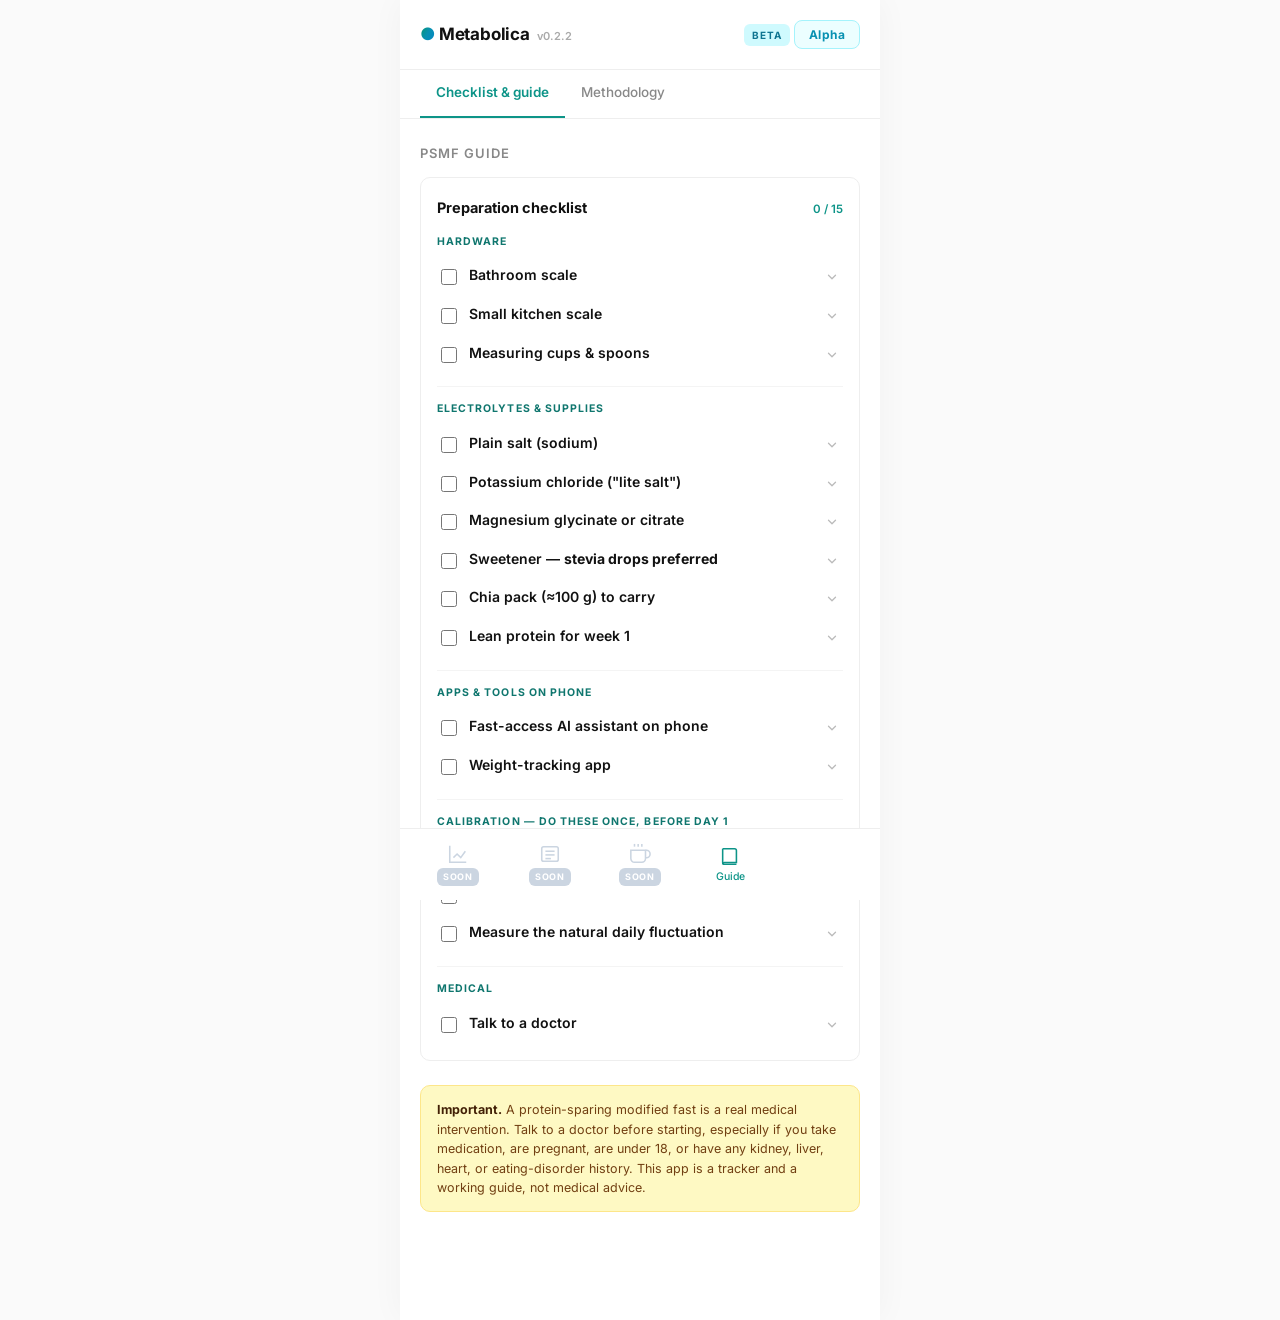
==== guide.html @ 0c75c239 "v0.2.2 Swap alpha/beta roles" ====
﻿<!DOCTYPE html>
<html lang="en">
<head>
<meta charset="UTF-8">
<meta name="viewport" content="width=device-width, initial-scale=1.0, maximum-scale=1.0">
<title>Metabolica v0.1 — PSMF guide</title>
<meta name="description" content="Protein-sparing modified fast guide and preparation checklist.">
<link href="https://fonts.googleapis.com/css2?family=Inter:wght@400;500;600;700&display=swap" rel="stylesheet">
<style>
  /* ============================================================
     Shared styles — KEEP IN SYNC with index.html if not extracted
     to a shared style.css. Both pages share the same shell so
     they can be merged into one file or kept separate easily.
     ============================================================ */
  * { box-sizing: border-box; margin: 0; padding: 0; }
  html, body {
    background: #fafafa; color: #111;
    font-family: 'Inter', -apple-system, BlinkMacSystemFont, sans-serif;
    font-size: 15px; line-height: 1.6; -webkit-font-smoothing: antialiased;
  }
  body {
    max-width: 480px; margin: 0 auto; min-height: 100vh;
    display: flex; flex-direction: column;
    background: #fff; box-shadow: 0 0 32px rgba(0,0,0,0.04);
    position: relative;
  }
  button, a { font-family: inherit; }
  a { color: inherit; text-decoration: none; }

  /* TOP BAR */
  .topbar {
    display: flex; align-items: center; justify-content: space-between;
    padding: 16px 20px; border-bottom: 1px solid #eee; background: #fff;
    position: sticky; top: 0; z-index: 50;
    min-height: 70px; box-sizing: border-box;
  }
  .brand { font-size: 17px; font-weight: 700; letter-spacing: -0.01em; }
  .brand .version {
    font-size: 11px; font-weight: 600; color: #aaa; letter-spacing: 0; margin-left: 3px;
  }
  .brand .accent {
    background: linear-gradient(120deg, #059669 0%, #0891b2 50%, #0284c7 100%);
    -webkit-background-clip: text; background-clip: text;
    -webkit-text-fill-color: transparent; color: #0891b2;
  }
  .topbar-right { display: flex; align-items: center; gap: 4px; }
  .auth-state {
    font-size: 12px; color: #666; padding: 6px 10px;
    border-radius: 6px; cursor: pointer; transition: background 0.15s;
  }
  .auth-state:hover { background: #f4f4f4; }
  .auth-state.signed-in { color: #0d9488; }

  /* ── TIERS (see index.html for the model) ── */
  .restricted-only { display: none; }
  body.tier-restricted .restricted-only { display: inline-flex; }
  body.tier-restricted .full-only { display: none !important; }
  .beta-btn {
    font-size: 12px; font-weight: 700; letter-spacing: 0.04em;
    color: #0891b2; background: #ecfeff; border: 1px solid #a5f3fc;
    padding: 6px 14px; border-radius: 8px; cursor: pointer;
  }
  .beta-btn:hover { background: #cffafe; }
  .tier-badge {
    font-size: 10px; font-weight: 700; letter-spacing: 0.08em;
    padding: 3px 8px; border-radius: 6px; text-transform: uppercase;
  }
  .tier-badge-alpha { background: #fef3c7; color: #b45309; }
  .tier-badge-beta { background: #cffafe; color: #0e7490; }
  .tier-exit {
    font-size: 12px; font-weight: 600; color: #64748b;
    background: #f1f5f9; border: 1px solid #e2e8f0;
    padding: 6px 12px; border-radius: 8px; cursor: pointer;
  }
  .tier-exit:hover { background: #e2e8f0; }
  body.tier-restricted .nav-locked {
    color: #cbd5e1 !important; pointer-events: none; cursor: default;
  }
  body.tier-restricted .nav-locked span:not(.soon-tag) { display: none; }
  .soon-tag { display: none; }
  body.tier-restricted .nav-locked .soon-tag {
    display: block; font-size: 9px; font-weight: 700; letter-spacing: 0.08em;
    text-transform: uppercase; color: #fff; background: #cbd5e1;
    border-radius: 6px; padding: 2px 6px;
  }
  .beta-gate {
    position: fixed; inset: 0; z-index: 200;
    background: rgba(17,17,17,0.5); display: flex;
    align-items: center; justify-content: center; padding: 24px;
  }
  .beta-gate[hidden] { display: none; }
  .beta-gate-card {
    background: #fff; border-radius: 16px; padding: 24px 22px;
    width: 100%; max-width: 320px; box-shadow: 0 12px 40px rgba(0,0,0,0.25);
  }
  .beta-gate-card h3 { font-size: 18px; font-weight: 700; margin-bottom: 6px; }
  .beta-gate-card p { font-size: 13.5px; color: #666; margin-bottom: 14px; }
  .beta-gate-card input {
    width: 100%; padding: 11px 12px; font-size: 15px;
    border: 1px solid #ddd; border-radius: 10px; margin-bottom: 6px;
  }
  .beta-gate-card input:focus { outline: none; border-color: #0891b2; }
  .beta-error { color: #dc2626 !important; font-size: 12.5px !important; margin: 2px 0 8px !important; }
  .beta-gate-actions { display: flex; gap: 10px; margin-top: 8px; }
  .beta-gate-actions button {
    flex: 1; padding: 11px; font-size: 14px; font-weight: 600;
    border-radius: 10px; cursor: pointer;
  }
  .beta-cancel { background: #f4f4f4; border: 1px solid #e5e5e5; color: #444; }
  .beta-go {
    background: linear-gradient(135deg, #059669 0%, #0891b2 55%, #0284c7 100%);
    border: none; color: #fff;
  }
  .icon-btn {
    background: none; border: none; cursor: pointer;
    width: 38px; height: 38px;
    display: inline-flex; align-items: center; justify-content: center;
    border-radius: 8px; color: #555;
    transition: background 0.15s, color 0.15s;
  }
  .icon-btn:hover { background: #f4f4f4; color: #111; }
  .icon-btn svg { width: 20px; height: 20px; stroke-width: 1.8; }

  /* SUB-TABS (Guide / Methodology) */
  .sub-tabs {
    display: flex; padding: 0 20px;
    background: #fff; border-bottom: 1px solid #eee;
    position: sticky; top: 65px; z-index: 49;
  }
  .sub-tab {
    padding: 12px 16px; font-size: 13.5px; font-weight: 500;
    color: #888; border-bottom: 2px solid transparent;
    cursor: pointer; transition: color 0.15s, border-color 0.15s;
    text-decoration: none;
  }
  .sub-tab:hover { color: #555; }
  .sub-tab.active {
    color: #0d9488; border-bottom-color: #0d9488; font-weight: 600;
  }

  /* CONTENT */
  .content { flex: 1; padding-bottom: 96px; }
  .view { padding: 24px 20px 12px; }
  .view h2 {
    font-size: 13px; font-weight: 600; letter-spacing: 0.08em;
    text-transform: uppercase; color: #888; margin-bottom: 14px;
  }

  /* GUIDE */
  .guide-intro {
    padding: 16px; background: #f0fdfa; border: 1px solid #99f6e4;
    border-radius: 10px; margin-bottom: 22px;
    font-size: 13.5px; color: #115e59; line-height: 1.65;
  }

  /* CHECKLIST */
  .checklist {
    background: #fff; border: 1px solid #eee; border-radius: 10px;
    padding: 18px 16px; margin-bottom: 24px;
  }
  .checklist-header {
    margin-bottom: 14px; display: flex; align-items: baseline;
    justify-content: space-between; gap: 12px;
  }
  .checklist-header h3 {
    font-size: 14.5px; font-weight: 700; color: #111;
  }
  .checklist-count {
    font-size: 11.5px; font-weight: 600; color: #0d9488;
  }
  .checklist-group {
    margin-bottom: 14px; padding-bottom: 14px; border-bottom: 1px solid #f4f4f4;
  }
  .checklist-group:last-child { margin-bottom: 0; padding-bottom: 0; border-bottom: none; }
  .checklist-group h4 {
    font-size: 10.5px; letter-spacing: 0.1em; text-transform: uppercase;
    color: #0f766e; font-weight: 700; margin-bottom: 6px;
  }
  .checklist-item {
    display: flex; align-items: flex-start; gap: 12px;
    padding: 9px 4px; cursor: pointer;
    border-radius: 6px; transition: background 0.12s;
  }
  .checklist-item:hover { background: #fafafa; }
  .checklist-item input {
    margin-top: 4px; width: 16px; height: 16px;
    accent-color: #0d9488; flex-shrink: 0; cursor: pointer;
  }
  .checklist-item .item-body { flex: 1; min-width: 0; }
  .checklist-item .item-title {
    font-size: 14px; font-weight: 600; color: #111;
    display: block; margin-bottom: 1px; line-height: 1.4;
  }
  /* Note is collapsed by default; clicking the row reveals it. */
  .checklist-item .item-note {
    font-size: 12.5px; color: #666; line-height: 1.5;
    display: block; max-height: 0; overflow: hidden; opacity: 0;
    transition: max-height 0.25s ease, opacity 0.2s ease, margin-top 0.2s ease;
  }
  .checklist-item.expanded .item-note {
    max-height: 320px; opacity: 1; margin-top: 4px;
  }
  /* Chevron — points down when collapsed, flips up when expanded. */
  .checklist-item .item-chevron {
    flex-shrink: 0; margin-top: 5px; color: #bbb;
    transition: transform 0.2s ease, color 0.12s;
  }
  .checklist-item .item-chevron svg { display: block; width: 14px; height: 14px; }
  .checklist-item:hover .item-chevron { color: #888; }
  .checklist-item.expanded .item-chevron { transform: rotate(180deg); }
  .checklist-item input:checked ~ .item-body .item-title {
    text-decoration: line-through; color: #888; font-weight: 500;
  }
  .checklist-item input:checked ~ .item-body .item-note { color: #aaa; }

  .disclaimer {
    margin-top: 22px; padding: 14px 16px;
    background: #fef9c3; border: 1px solid #fde68a; border-radius: 10px;
    font-size: 12.5px; color: #713f12; line-height: 1.55;
  }
  .disclaimer strong { color: #422006; }

  /* BOTTOM NAV */
  .bottom-nav {
    position: fixed; bottom: 0; left: 0; right: 0;
    max-width: 480px; margin: 0 auto; background: #fff;
    border-top: 1px solid #eee; padding: 6px 14px 10px;
    display: grid; grid-template-columns: 1fr 1fr 84px 1fr 1fr;
    gap: 4px; align-items: center; z-index: 100;
  }
  .nav-btn {
    background: none; border: none; cursor: pointer;
    display: flex; flex-direction: column; align-items: center;
    justify-content: center; gap: 3px;
    padding: 8px 0 4px; color: #999; font-size: 10.5px; font-weight: 500;
    transition: color 0.15s;
  }
  .nav-btn svg { width: 22px; height: 22px; stroke-width: 1.7; }
  .nav-btn.active { color: #0d9488; }
  .nav-btn:hover { color: #555; }
  .nav-btn.active:hover { color: #0d9488; }
  .add-btn-wrap { display: flex; justify-content: center; }
  .add-btn {
    background: #0d9488; color: #fff; border: none;
    width: 60px; height: 60px; border-radius: 50%; cursor: pointer;
    display: flex; align-items: center; justify-content: center;
    margin-top: -30px; box-shadow: 0 6px 18px rgba(13, 148, 136, 0.35);
    transition: background 0.15s, transform 0.15s, box-shadow 0.15s;
    text-decoration: none;
  }
  .add-btn:hover {
    background: #0f766e; transform: scale(1.05);
    box-shadow: 0 8px 22px rgba(13, 148, 136, 0.45);
  }
  .add-btn:active { transform: scale(0.98); }
  .add-btn svg { width: 28px; height: 28px; stroke: #fff; stroke-width: 2.6; }
</style>
</head>
<body>

<!-- ═══════════════════════════════════════════════ -->
<!-- TOP BAR -->
<!-- ═══════════════════════════════════════════════ -->

<header class="topbar">
  <div class="brand"><span class="accent">●</span> Metabolica <span class="version">v0.2.2</span></div>
  <div class="topbar-right">
    <span id="tier-badge" class="tier-badge tier-badge-beta">BETA</span>
    <button id="beta-btn" class="beta-btn restricted-only" type="button">Alpha</button>
    <button id="exit-beta-btn" class="tier-exit full-only" type="button">Exit alpha</button>
    <span id="auth-state" class="auth-state full-only">Sign in</span>
  </div>
</header>

<div class="sub-tabs">
  <a class="sub-tab active" href="guide.html">Checklist & guide</a>
  <a class="sub-tab" href="methodology.html">Methodology</a>
</div>


<!-- ═══════════════════════════════════════════════ -->
<!-- MAIN CONTENT -->
<!-- ═══════════════════════════════════════════════ -->

<main class="content">
  <section class="view">
    <h2>PSMF guide</h2>

    <!-- ───── CHECKLIST ───── -->
    <div class="checklist">
      <div class="checklist-header">
        <h3>Preparation checklist</h3>
        <span class="checklist-count" id="checklist-count">0 / 0</span>
      </div>

      <div class="checklist-group">
        <h4>Hardware</h4>
        <div class="checklist-item">
          <input type="checkbox" data-key="scale-body">
          <div class="item-body">
            <span class="item-title">Bathroom scale</span>
            <span class="item-note">Same scale, same spot, same time each morning. Daily weigh-ins feed the chart in this app.</span>
          </div>
        </div>
        <div class="checklist-item">
          <input type="checkbox" data-key="scale-kitchen">
          <div class="item-body">
            <span class="item-title">Small kitchen scale</span>
            <span class="item-note">For weighing protein portions. "1.5 g/kg of bodyweight" needs grams, not guesses.</span>
          </div>
        </div>
        <div class="checklist-item">
          <input type="checkbox" data-key="measuring-tools">
          <div class="item-body">
            <span class="item-title">Measuring cups & spoons</span>
            <span class="item-note">For electrolyte doses and water targets.</span>
          </div>
        </div>
      </div>

      <div class="checklist-group">
        <h4>Electrolytes &amp; supplies</h4>
        <div class="checklist-item">
          <input type="checkbox" data-key="salt">
          <div class="item-body">
            <span class="item-title">Plain salt (sodium)</span>
            <span class="item-note">3–5 g of sodium per day. Plain table or sea salt is fine.</span>
          </div>
        </div>
        <div class="checklist-item">
          <input type="checkbox" data-key="potassium">
          <div class="item-body">
            <span class="item-title">Potassium chloride ("lite salt")</span>
            <span class="item-note">For 1–3 g potassium per day. Buy ahead — kidneys flush it hard on low-carb.</span>
          </div>
        </div>
        <div class="checklist-item">
          <input type="checkbox" data-key="magnesium">
          <div class="item-body">
            <span class="item-title">Magnesium glycinate or citrate</span>
            <span class="item-note">300–400 mg, with dinner. Avoid oxide — it absorbs poorly.</span>
          </div>
        </div>
        <div class="checklist-item">
          <input type="checkbox" data-key="sweetener">
          <div class="item-body">
            <span class="item-title">Sweetener — <strong>stevia drops preferred</strong></span>
            <span class="item-note">Pick something you tolerate on an empty stomach. Pure stevia drops are the safest. Stevia + erythritol blends often work but are more dubious — some people get GI issues on an empty stomach. Avoid xylitol-style polyols when fasting — intolerance gets worse without food to buffer it.</span>
          </div>
        </div>
        <div class="checklist-item">
          <input type="checkbox" data-key="chia">
          <div class="item-body">
            <span class="item-title">Chia pack (≈100 g) to carry</span>
            <span class="item-note">Pocket emergency food. Adds a small protein/fibre buffer if you are away from your kitchen and need to hold off a bad decision.</span>
          </div>
        </div>
        <div class="checklist-item">
          <input type="checkbox" data-key="protein-week1">
          <div class="item-body">
            <span class="item-title">Lean protein for week 1</span>
            <span class="item-note">Chicken breast, white fish, eggs, low-fat dairy, plus leafy greens. Remove the snacks that will tempt you on day 4.</span>
          </div>
        </div>
      </div>

      <div class="checklist-group">
        <h4>Apps &amp; tools on phone</h4>
        <div class="checklist-item">
          <input type="checkbox" data-key="ai-assistant">
          <div class="item-body">
            <span class="item-title">Fast-access AI assistant on phone</span>
            <span class="item-note">For scanning food labels and asking "how much protein in this cut?" in the store. Friction here causes decision fatigue, and decision fatigue is how the plan fails. Make the AI one tap away.</span>
          </div>
        </div>
        <div class="checklist-item">
          <input type="checkbox" data-key="weight-app">
          <div class="item-body">
            <span class="item-title">Weight-tracking app</span>
            <span class="item-note">Libra Weight Manager (Android) is the established choice. Or use the Metabolica tracker on this site if it works well for you.</span>
          </div>
        </div>
      </div>

      <div class="checklist-group">
        <h4>Calibration — do these once, before day 1</h4>
        <div class="checklist-item">
          <input type="checkbox" data-key="cal-clothes">
          <div class="item-body">
            <span class="item-title">Weigh your clothes</span>
            <span class="item-note">Weigh one heavier outfit and one lighter outfit on the kitchen scale. You weigh daily — you will not always strip down — so you need a good guess for the "with clothes" offset. Write the numbers somewhere you will find later.</span>
          </div>
        </div>
        <div class="checklist-item">
          <input type="checkbox" data-key="cal-toilet">
          <div class="item-body">
            <span class="item-title">Measure the toilet delta</span>
            <span class="item-note">One morning: step on the scale, use the toilet, step on again. The difference is your typical morning toilet delta. Knowing it makes the daily weigh-in less noisy.</span>
          </div>
        </div>
        <div class="checklist-item">
          <input type="checkbox" data-key="cal-fluctuation">
          <div class="item-body">
            <span class="item-title">Measure the natural daily fluctuation</span>
            <span class="item-note">Weigh in the morning, then again 2–3 hours later without eating or drinking. Roughly 100 g/hour decrease is normal (sweat, breath). Once you know your fluctuation range, you stop misreading noise as a trend.</span>
          </div>
        </div>
      </div>

      <div class="checklist-group">
        <h4>Medical</h4>
        <div class="checklist-item">
          <input type="checkbox" data-key="doctor">
          <div class="item-body">
            <span class="item-title">Talk to a doctor</span>
            <span class="item-note">Especially if you take medication, are pregnant, are under 18, or have any history of kidney, liver, heart, or eating-disorder issues. PSMF is a real medical intervention.</span>
          </div>
        </div>
      </div>
    </div>

    <div class="disclaimer">
      <strong>Important.</strong> A protein-sparing modified fast is a real medical intervention. Talk to a doctor before starting, especially if you take medication, are pregnant, are under 18, or have any kidney, liver, heart, or eating-disorder history. This app is a tracker and a working guide, not medical advice.
    </div>
  </section>
</main>


<!-- ═══════════════════════════════════════════════ -->
<!-- BOTTOM NAV — Chart/Logs/+ link back to tracker -->
<!-- ═══════════════════════════════════════════════ -->

<nav class="bottom-nav">
  <a class="nav-btn nav-locked" href="index.html">
    <svg viewBox="0 0 24 24" fill="none" stroke="currentColor"><path d="M3 3v18h18"/><path d="M7 16l4-4 4 4 5-7"/></svg>
    <span>Chart</span>
    <span class="soon-tag">soon</span>
  </a>
  <a class="nav-btn nav-locked" href="index.html#logs">
    <svg viewBox="0 0 24 24" fill="none" stroke="currentColor"><rect x="3" y="4" width="18" height="16" rx="2"/><line x1="7" y1="9" x2="17" y2="9"/><line x1="7" y1="13" x2="17" y2="13"/><line x1="7" y1="17" x2="13" y2="17"/></svg>
    <span>Logs</span>
    <span class="soon-tag">soon</span>
  </a>
  <div class="add-btn-wrap full-only">
    <a class="add-btn" href="index.html#add" aria-label="Add weight">
      <svg viewBox="0 0 24 24" fill="none" stroke="currentColor"><line x1="12" y1="5" x2="12" y2="19"/><line x1="5" y1="12" x2="19" y2="12"/></svg>
    </a>
  </div>
  <a class="nav-btn nav-locked" href="index.html#diet">
    <svg viewBox="0 0 24 24" fill="none" stroke="currentColor"><path d="M18 8h1a4 4 0 0 1 0 8h-1"/><path d="M2 8h16v9a4 4 0 0 1-4 4H6a4 4 0 0 1-4-4V8z"/><line x1="6" y1="1" x2="6" y2="4"/><line x1="10" y1="1" x2="10" y2="4"/><line x1="14" y1="1" x2="14" y2="4"/></svg>
    <span>Diet</span>
    <span class="soon-tag">soon</span>
  </a>
  <button class="nav-btn active">
    <svg viewBox="0 0 24 24" fill="none" stroke="currentColor"><path d="M4 4v15a2 2 0 0 0 2 2h13"/><path d="M4 4h13a2 2 0 0 1 2 2v13H6a2 2 0 0 0-2 2"/></svg>
    <span>Guide</span>
  </button>
</nav>

<!-- Beta password gate -->
<div class="beta-gate" id="beta-gate" hidden>
  <div class="beta-gate-card">
    <h3>Enter alpha</h3>
    <p>The full tracker is in private alpha. Enter the password to continue.</p>
    <input type="password" id="beta-pass" placeholder="Password" autocomplete="off">
    <p class="beta-error" id="beta-error" hidden>Wrong password.</p>
    <div class="beta-gate-actions">
      <button class="beta-cancel" id="beta-cancel" type="button">Cancel</button>
      <button class="beta-go" id="beta-go" type="button">Unlock</button>
    </div>
  </div>
</div>


<!-- ═══════════════════════════════════════════════ -->
<!-- SCRIPT -->
<!-- ═══════════════════════════════════════════════ -->

<script>
/* ============================================================
   Trim — guide page

   Modules:
   - Store : same shared persistence layer as index.html.
   - UI    : checklist + auth-state badge for this page only.

   To plug in a real backend, swap Store's implementation in BOTH
   files (or extract to a shared app.js). The checklist key naming
   matches the data-key attributes on each <input> so the storage
   format stays simple.
   ============================================================ */

// Same roster the tracker (index.html) uses, so the header here reflects the
// exact same picked user — not a separate sign-in. Keep in sync with index.html.
const USERS = [
  { id: 'adomas',  name: 'Adomas',  role: 'user'  },
  { id: 'andrius', name: 'Andrius', role: 'user'  },
  { id: 'mantas',  name: 'Mantas',  role: 'user'  },
  { id: 'simona',  name: 'Simona',  role: 'user'  },
  { id: 'admin',   name: 'Admin',   role: 'admin' },
];
const USER_BY_ID = Object.fromEntries(USERS.map(u => [u.id, u]));

const Store = (() => {
  const K = {
    ACTIVE: 'trim.activeUser.v1',   // shared with the tracker
    CHECKLIST: 'trim.checklist.v1',
  };
  const read = (key, fallback) => {
    try {
      const v = JSON.parse(localStorage.getItem(key));
      return v === null ? fallback : v;
    } catch { return fallback; }
  };
  const write = (key, value) => localStorage.setItem(key, JSON.stringify(value));

  return {
    getActiveUser() {
      try {
        const id = localStorage.getItem(K.ACTIVE);
        return id ? (USER_BY_ID[id] || null) : null;
      } catch { return null; }
    },
    getChecklist() { return read(K.CHECKLIST, {}); },
    setChecklistItem(key, checked) {
      const c = this.getChecklist();
      if (checked) c[key] = true;
      else delete c[key];
      write(K.CHECKLIST, c);
    },
  };
})();

const UI = (() => {
  const $ = sel => document.querySelector(sel);
  const $$ = sel => document.querySelectorAll(sel);

  // ── Tiers: 'beta' (this guide is the default/restricted home) vs 'alpha'
  //    (full tracker w/ testing features). 'alpha' is unlocked; 'beta' default. ──
  const Tier = {
    KEY: 'metabolica_tier',
    get() { try { return localStorage.getItem(this.KEY) === 'alpha' ? 'alpha' : 'beta'; } catch (e) { return 'beta'; } },
    set(t) { try { localStorage.setItem(this.KEY, t); } catch (e) {} },
  };
  function applyTier() {
    const t = Tier.get();
    document.body.classList.toggle('tier-restricted', t !== 'alpha');
    const badge = $('#tier-badge');
    if (badge) { badge.textContent = t.toUpperCase(); badge.className = 'tier-badge tier-badge-' + t; }
  }
  function wireBetaGate() {
    const gate = $('#beta-gate');
    $('#exit-beta-btn')?.addEventListener('click', () => { Tier.set('beta'); location.href = 'guide.html'; });
    if (!gate) return;
    const open = () => { $('#beta-error').hidden = true; $('#beta-pass').value = ''; gate.hidden = false; setTimeout(() => $('#beta-pass').focus(), 50); };
    const tryUnlock = () => {
      if ($('#beta-pass').value.trim() === 'ag') { Tier.set('alpha'); location.href = 'index.html'; }
      else { $('#beta-error').hidden = false; }
    };
    $('#beta-btn')?.addEventListener('click', open);
    $('#beta-cancel')?.addEventListener('click', () => { gate.hidden = true; });
    $('#beta-go')?.addEventListener('click', tryUnlock);
    $('#beta-pass')?.addEventListener('keydown', e => { if (e.key === 'Enter') tryUnlock(); });
  }

  function renderAuthState() {
    const el = $('#auth-state');
    const u = Store.getActiveUser();
    if (u) {
      el.textContent = u.name;
      el.classList.add('signed-in');
    } else {
      el.textContent = 'Pick user';
      el.classList.remove('signed-in');
    }
  }

  function renderChecklistCount() {
    const total = $$('.checklist-item input[type="checkbox"]').length;
    const checked = $$('.checklist-item input[type="checkbox"]:checked').length;
    $('#checklist-count').textContent = `${checked} / ${total}`;
  }

  function initChecklist() {
    const state = Store.getChecklist();
    $$('.checklist-item input[type="checkbox"]').forEach(input => {
      const key = input.dataset.key;
      input.checked = !!state[key];
      input.addEventListener('change', () => {
        Store.setChecklistItem(key, input.checked);
        renderChecklistCount();
      });
    });
    renderChecklistCount();
  }

  // Each item starts collapsed; clicking the row (anywhere but the checkbox)
  // toggles its note open. The checkbox stays dedicated to ticking progress.
  function initExpandable() {
    $$('.checklist-item').forEach(item => {
      const chev = document.createElement('span');
      chev.className = 'item-chevron';
      chev.setAttribute('aria-hidden', 'true');
      chev.innerHTML = '<svg viewBox="0 0 24 24" fill="none" stroke="currentColor" stroke-width="2.2" stroke-linecap="round" stroke-linejoin="round"><path d="M6 9l6 6 6-6"/></svg>';
      item.appendChild(chev);
      item.addEventListener('click', e => {
        if (e.target.closest('input[type="checkbox"]')) return;
        item.classList.toggle('expanded');
      });
    });
  }

  function init() {
    applyTier();
    wireBetaGate();
    renderAuthState();
    initChecklist();
    initExpandable();

    // Tapping the auth label routes back to the tracker, where
    // the sign-in modal lives.
    $('#auth-state').addEventListener('click', () => {
      window.location.href = 'index.html';
    });
  }

  return { init };
})();

document.addEventListener('DOMContentLoaded', UI.init);
</script>

</body>
</html>
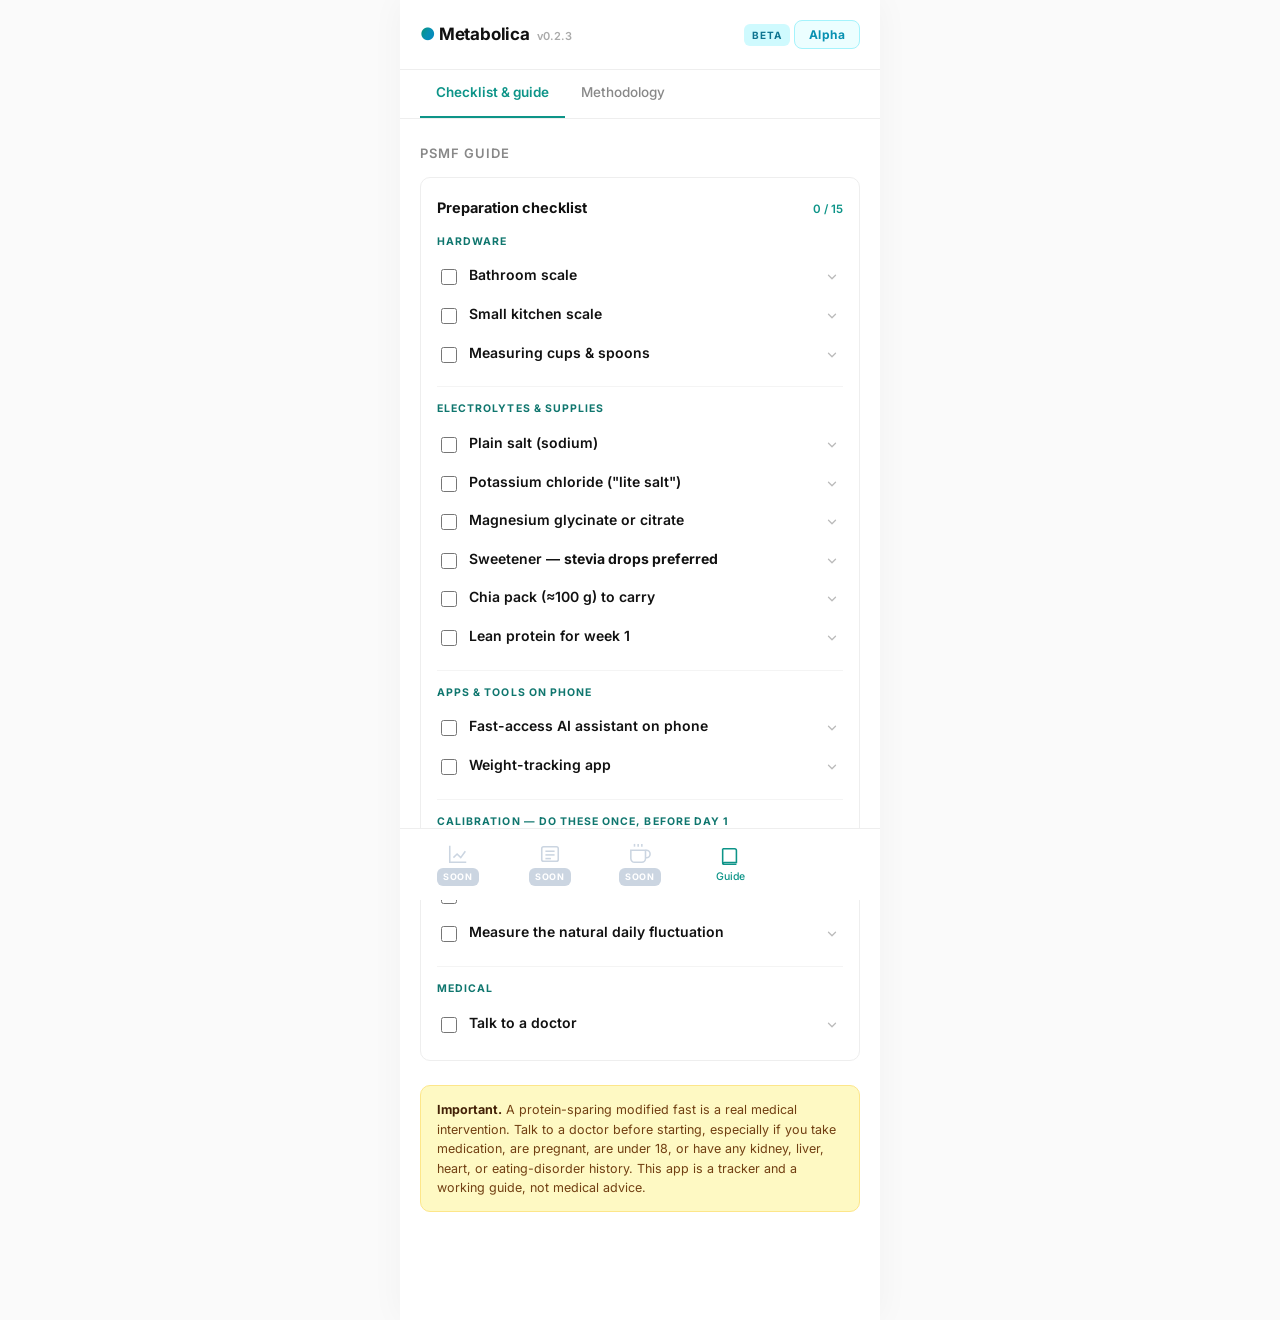
==== commit 1eda94bd: "v0.2.3 Free-pan chart, fit button" ====
--- a/guide.html
+++ b/guide.html
@@ -263,7 +263,7 @@
 <!-- ═══════════════════════════════════════════════ -->
 
 <header class="topbar">
-  <div class="brand"><span class="accent">●</span> Metabolica <span class="version">v0.2.2</span></div>
+  <div class="brand"><span class="accent">●</span> Metabolica <span class="version">v0.2.3</span></div>
   <div class="topbar-right">
     <span id="tier-badge" class="tier-badge tier-badge-beta">BETA</span>
     <button id="beta-btn" class="beta-btn restricted-only" type="button">Alpha</button>
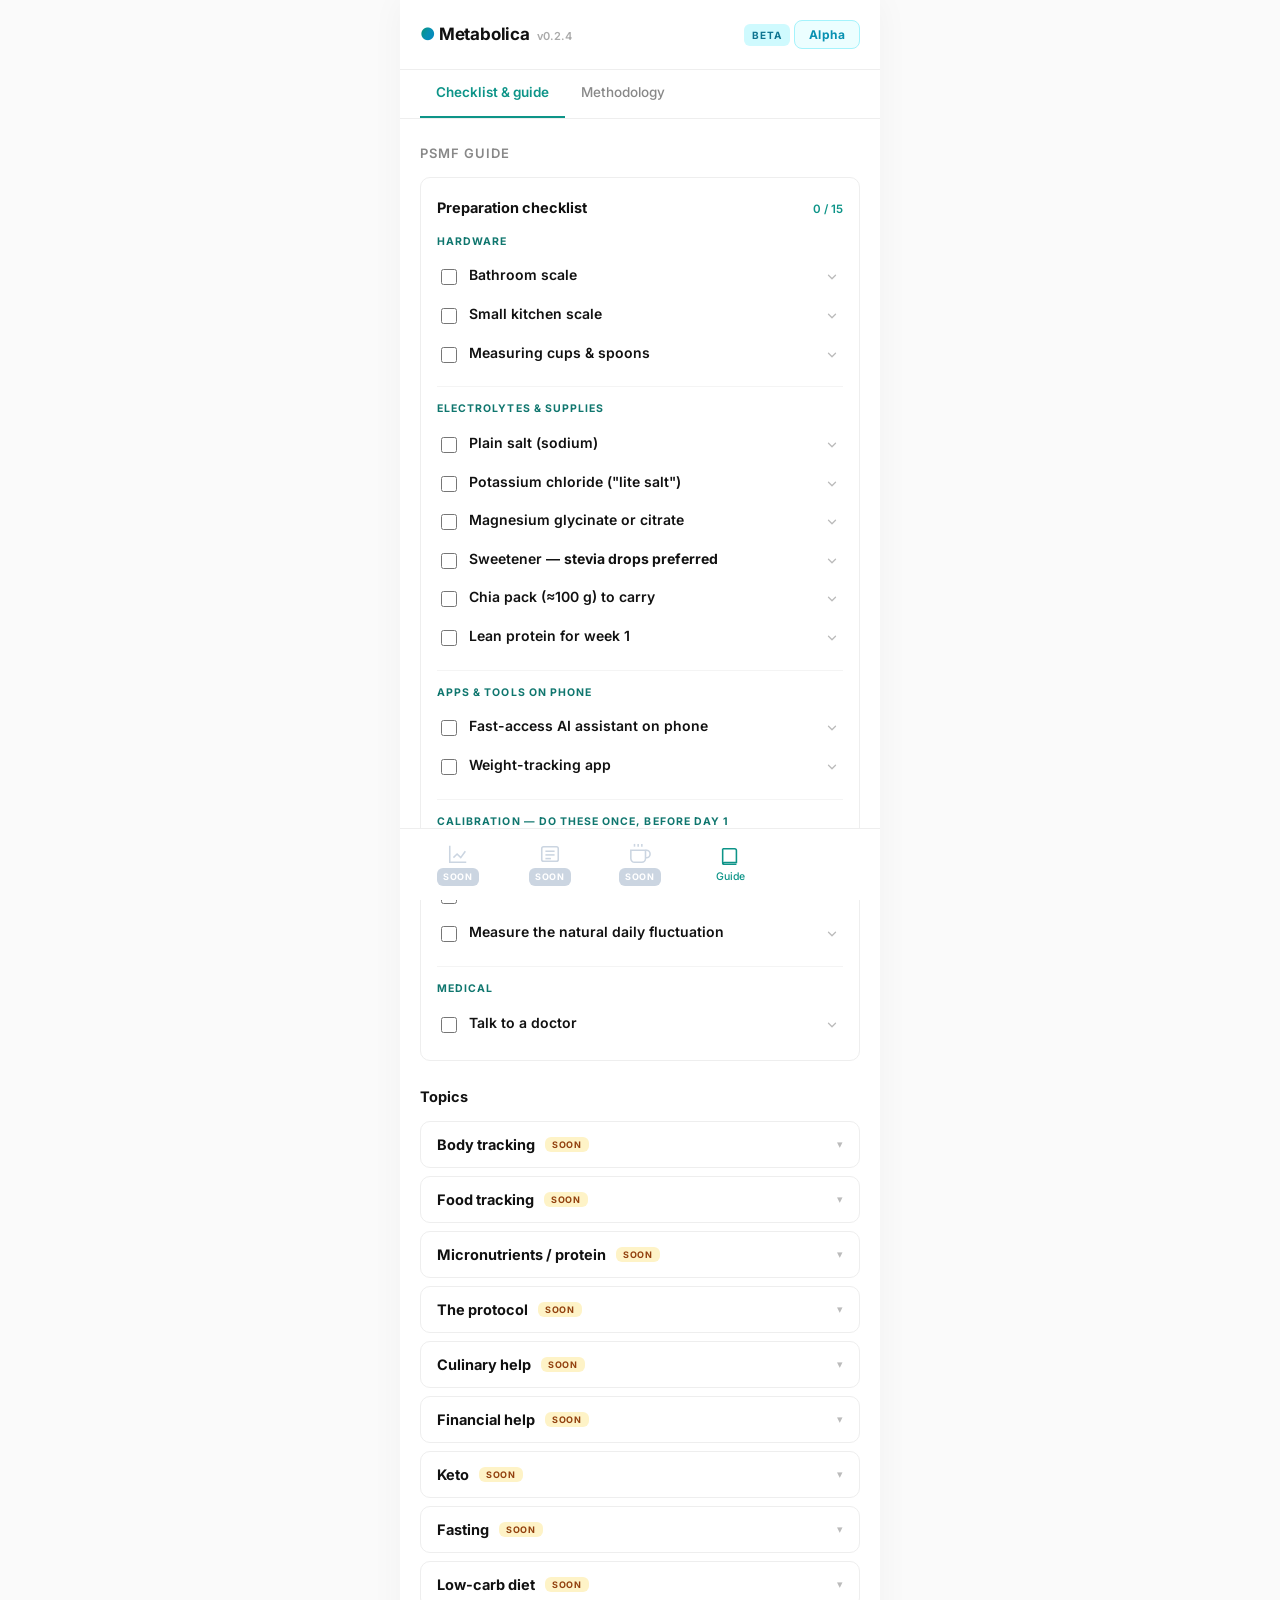
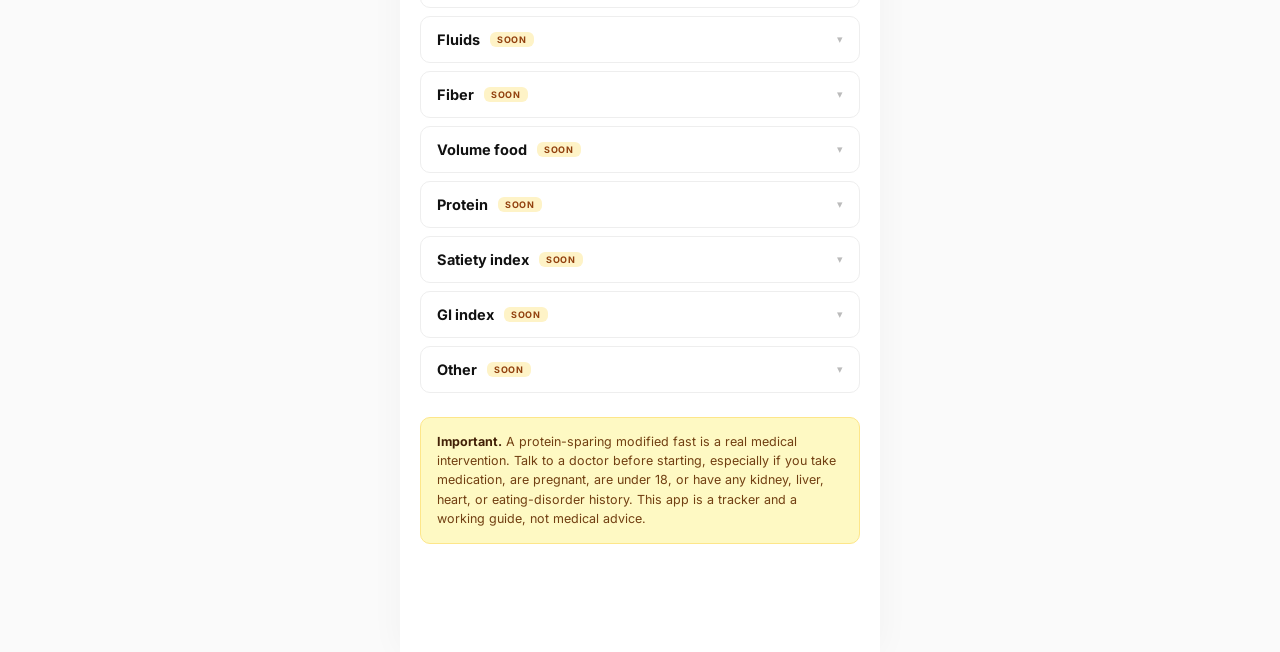
==== commit 846c85b3: "v0.2.4 Guide topic categories" ====
--- a/guide.html
+++ b/guide.html
@@ -213,6 +213,29 @@
   }
   .checklist-item input:checked ~ .item-body .item-note { color: #aaa; }
 
+  /* CATEGORY ACCORDION — the guide's main topics, collapsed by default. */
+  .cat-list { margin-bottom: 24px; }
+  .cat {
+    border: 1px solid #eee; border-radius: 10px; background: #fff;
+    margin-bottom: 8px; overflow: hidden;
+  }
+  .cat-head {
+    width: 100%; display: flex; align-items: center; gap: 10px;
+    padding: 14px 16px; background: none; border: none; cursor: pointer; text-align: left;
+  }
+  .cat-head .cat-title { font-size: 14.5px; font-weight: 700; color: #111; }
+  .cat-head .cat-chev { margin-left: auto; color: #bbb; font-size: 11px; transition: transform 0.2s; }
+  .cat.open .cat-head .cat-chev { transform: rotate(180deg); }
+  .cat-soon {
+    font-size: 9px; font-weight: 700; letter-spacing: 0.07em; text-transform: uppercase;
+    color: #92400e; background: #fef3c7; border-radius: 6px; padding: 2px 7px;
+  }
+  .cat-body { display: none; padding: 0 16px 16px; }
+  .cat.open .cat-body { display: block; }
+  .cat-desc { font-size: 13px; color: #555; line-height: 1.6; }
+  .cat-stub { margin-top: 8px; font-size: 12.5px; color: #9ca3af; font-style: italic; }
+  .cat-ref { margin-top: 8px; font-size: 12.5px; color: #0f766e; }
+
   .disclaimer {
     margin-top: 22px; padding: 14px 16px;
     background: #fef9c3; border: 1px solid #fde68a; border-radius: 10px;
@@ -263,7 +286,7 @@
 <!-- ═══════════════════════════════════════════════ -->
 
 <header class="topbar">
-  <div class="brand"><span class="accent">●</span> Metabolica <span class="version">v0.2.3</span></div>
+  <div class="brand"><span class="accent">●</span> Metabolica <span class="version">v0.2.4</span></div>
   <div class="topbar-right">
     <span id="tier-badge" class="tier-badge tier-badge-beta">BETA</span>
     <button id="beta-btn" class="beta-btn restricted-only" type="button">Alpha</button>
@@ -415,6 +438,122 @@
             <span class="item-title">Talk to a doctor</span>
             <span class="item-note">Especially if you take medication, are pregnant, are under 18, or have any history of kidney, liver, heart, or eating-disorder issues. PSMF is a real medical intervention.</span>
           </div>
+        </div>
+      </div>
+    </div>
+
+    <h3 style="font-size:14.5px;font-weight:700;color:#111;margin:6px 0 12px;">Topics</h3>
+    <div class="cat-list" id="cat-list">
+      <div class="cat">
+        <button class="cat-head" type="button"><span class="cat-title">Body tracking</span><span class="cat-soon">soon</span><span class="cat-chev">▾</span></button>
+        <div class="cat-body">
+          <p class="cat-desc">Daily weigh-ins, clothes and toilet offsets, and reading the trend instead of the daily noise.</p>
+          <p class="cat-ref">Prep items live in the checklist above (scale, calibration).</p>
+        </div>
+      </div>
+      <div class="cat">
+        <button class="cat-head" type="button"><span class="cat-title">Food tracking</span><span class="cat-soon">soon</span><span class="cat-chev">▾</span></button>
+        <div class="cat-body">
+          <p class="cat-desc">Logging meals, weighing portions in grams, and scanning labels to estimate protein and calories.</p>
+          <p class="cat-stub">Detailed notes coming soon.</p>
+        </div>
+      </div>
+      <div class="cat">
+        <button class="cat-head" type="button"><span class="cat-title">Micronutrients / protein</span><span class="cat-soon">soon</span><span class="cat-chev">▾</span></button>
+        <div class="cat-body">
+          <p class="cat-desc">Covering key vitamins and minerals while eating at a deficit, alongside protein targets.</p>
+          <p class="cat-stub">Detailed notes coming soon.</p>
+        </div>
+      </div>
+      <div class="cat">
+        <button class="cat-head" type="button"><span class="cat-title">The protocol</span><span class="cat-soon">soon</span><span class="cat-chev">▾</span></button>
+        <div class="cat-body">
+          <p class="cat-desc">What a protein-sparing modified fast is, the daily structure, how long to run it, and refeeds.</p>
+          <p class="cat-ref">Preparation checklist is above; see the Methodology tab for the reasoning.</p>
+        </div>
+      </div>
+      <div class="cat">
+        <button class="cat-head" type="button"><span class="cat-title">Culinary help</span><span class="cat-soon">soon</span><span class="cat-chev">▾</span></button>
+        <div class="cat-body">
+          <p class="cat-desc">Recipes, prep routines, and seasoning lean protein so low-calorie eating stays palatable.</p>
+          <p class="cat-stub">Detailed notes coming soon.</p>
+        </div>
+      </div>
+      <div class="cat">
+        <button class="cat-head" type="button"><span class="cat-title">Financial help</span><span class="cat-soon">soon</span><span class="cat-chev">▾</span></button>
+        <div class="cat-body">
+          <p class="cat-desc">Running this on a budget — cheap protein sources and shopping strategy.</p>
+          <p class="cat-stub">Detailed notes coming soon.</p>
+        </div>
+      </div>
+      <div class="cat">
+        <button class="cat-head" type="button"><span class="cat-title">Keto</span><span class="cat-soon">soon</span><span class="cat-chev">▾</span></button>
+        <div class="cat-body">
+          <p class="cat-desc">The ketogenic approach — ketosis, fat adaptation, and how it differs from PSMF.</p>
+          <p class="cat-stub">Detailed notes coming soon.</p>
+        </div>
+      </div>
+      <div class="cat">
+        <button class="cat-head" type="button"><span class="cat-title">Fasting</span><span class="cat-soon">soon</span><span class="cat-chev">▾</span></button>
+        <div class="cat-body">
+          <p class="cat-desc">Intermittent and extended fasting, electrolytes while fasted, and how to break a fast.</p>
+          <p class="cat-stub">Detailed notes coming soon.</p>
+        </div>
+      </div>
+      <div class="cat">
+        <button class="cat-head" type="button"><span class="cat-title">Low-carb diet</span><span class="cat-soon">soon</span><span class="cat-chev">▾</span></button>
+        <div class="cat-body">
+          <p class="cat-desc">Carb thresholds, common food swaps, and what to expect in the first low-carb week.</p>
+          <p class="cat-stub">Detailed notes coming soon.</p>
+        </div>
+      </div>
+      <div class="cat">
+        <button class="cat-head" type="button"><span class="cat-title">Fluids</span><span class="cat-soon">soon</span><span class="cat-chev">▾</span></button>
+        <div class="cat-body">
+          <p class="cat-desc">Water targets and the sodium / potassium / magnesium balance that low-carb flushes out.</p>
+          <p class="cat-ref">Electrolyte supplies are in the checklist above.</p>
+        </div>
+      </div>
+      <div class="cat">
+        <button class="cat-head" type="button"><span class="cat-title">Fiber</span><span class="cat-soon">soon</span><span class="cat-chev">▾</span></button>
+        <div class="cat-body">
+          <p class="cat-desc">Sources, targets, and keeping regular on a low-carb deficit.</p>
+          <p class="cat-stub">Detailed notes coming soon.</p>
+        </div>
+      </div>
+      <div class="cat">
+        <button class="cat-head" type="button"><span class="cat-title">Volume food</span><span class="cat-soon">soon</span><span class="cat-chev">▾</span></button>
+        <div class="cat-body">
+          <p class="cat-desc">High-volume, low-calorie foods that fill you up for very few calories.</p>
+          <p class="cat-stub">Detailed notes coming soon.</p>
+        </div>
+      </div>
+      <div class="cat">
+        <button class="cat-head" type="button"><span class="cat-title">Protein</span><span class="cat-soon">soon</span><span class="cat-chev">▾</span></button>
+        <div class="cat-body">
+          <p class="cat-desc">Daily targets (g/kg), best sources, timing, and leucine for muscle retention.</p>
+          <p class="cat-stub">Detailed notes coming soon.</p>
+        </div>
+      </div>
+      <div class="cat">
+        <button class="cat-head" type="button"><span class="cat-title">Satiety index</span><span class="cat-soon">soon</span><span class="cat-chev">▾</span></button>
+        <div class="cat-body">
+          <p class="cat-desc">Which foods keep you fullest per calorie, and how to build meals around them.</p>
+          <p class="cat-stub">Detailed notes coming soon.</p>
+        </div>
+      </div>
+      <div class="cat">
+        <button class="cat-head" type="button"><span class="cat-title">GI index</span><span class="cat-soon">soon</span><span class="cat-chev">▾</span></button>
+        <div class="cat-body">
+          <p class="cat-desc">Glycemic index and load, and how they affect blood sugar and hunger.</p>
+          <p class="cat-stub">Detailed notes coming soon.</p>
+        </div>
+      </div>
+      <div class="cat">
+        <button class="cat-head" type="button"><span class="cat-title">Other</span><span class="cat-soon">soon</span><span class="cat-chev">▾</span></button>
+        <div class="cat-body">
+          <p class="cat-desc">Anything that doesn't fit the categories above.</p>
+          <p class="cat-stub">Detailed notes coming soon.</p>
         </div>
       </div>
     </div>
@@ -610,12 +749,20 @@
     });
   }
 
+  // Category accordion — click a header to expand/collapse its topic.
+  function initCategories() {
+    $$('.cat-head').forEach(head => {
+      head.addEventListener('click', () => head.closest('.cat').classList.toggle('open'));
+    });
+  }
+
   function init() {
     applyTier();
     wireBetaGate();
     renderAuthState();
     initChecklist();
     initExpandable();
+    initCategories();
 
     // Tapping the auth label routes back to the tracker, where
     // the sign-in modal lives.
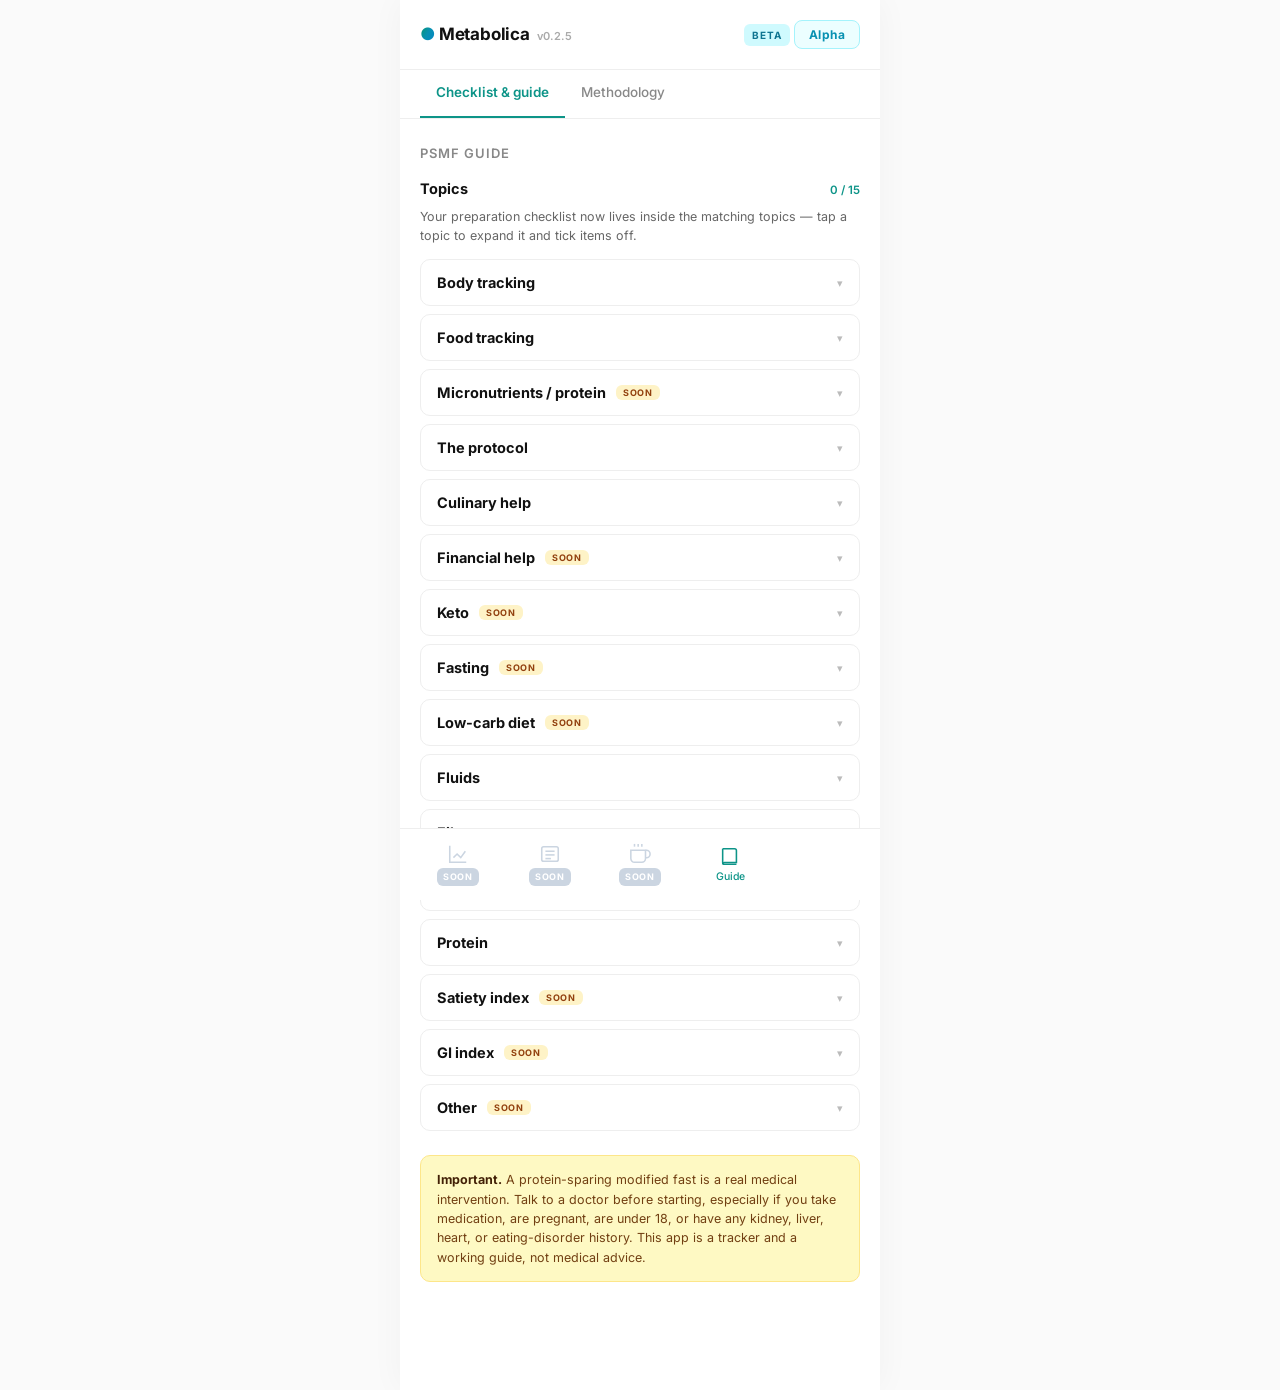
==== commit 4299bad7: "v0.2.5 Checklist items into topics" ====
--- a/guide.html
+++ b/guide.html
@@ -214,6 +214,11 @@
   .checklist-item input:checked ~ .item-body .item-note { color: #aaa; }
 
   /* CATEGORY ACCORDION — the guide's main topics, collapsed by default. */
+  .topics-head {
+    font-size: 14.5px; font-weight: 700; color: #111; margin: 6px 0 6px;
+    display: flex; align-items: baseline; justify-content: space-between;
+  }
+  .topics-intro { font-size: 12.5px; color: #666; line-height: 1.55; margin-bottom: 14px; }
   .cat-list { margin-bottom: 24px; }
   .cat {
     border: 1px solid #eee; border-radius: 10px; background: #fff;
@@ -286,7 +291,7 @@
 <!-- ═══════════════════════════════════════════════ -->
 
 <header class="topbar">
-  <div class="brand"><span class="accent">●</span> Metabolica <span class="version">v0.2.4</span></div>
+  <div class="brand"><span class="accent">●</span> Metabolica <span class="version">v0.2.5</span></div>
   <div class="topbar-right">
     <span id="tier-badge" class="tier-badge tier-badge-beta">BETA</span>
     <button id="beta-btn" class="beta-btn restricted-only" type="button">Alpha</button>
@@ -309,155 +314,73 @@
   <section class="view">
     <h2>PSMF guide</h2>
 
-    <!-- ───── CHECKLIST ───── -->
-    <div class="checklist">
-      <div class="checklist-header">
-        <h3>Preparation checklist</h3>
-        <span class="checklist-count" id="checklist-count">0 / 0</span>
-      </div>
-
-      <div class="checklist-group">
-        <h4>Hardware</h4>
-        <div class="checklist-item">
-          <input type="checkbox" data-key="scale-body">
-          <div class="item-body">
-            <span class="item-title">Bathroom scale</span>
-            <span class="item-note">Same scale, same spot, same time each morning. Daily weigh-ins feed the chart in this app.</span>
-          </div>
-        </div>
-        <div class="checklist-item">
-          <input type="checkbox" data-key="scale-kitchen">
-          <div class="item-body">
-            <span class="item-title">Small kitchen scale</span>
-            <span class="item-note">For weighing protein portions. "1.5 g/kg of bodyweight" needs grams, not guesses.</span>
-          </div>
-        </div>
-        <div class="checklist-item">
-          <input type="checkbox" data-key="measuring-tools">
-          <div class="item-body">
-            <span class="item-title">Measuring cups & spoons</span>
-            <span class="item-note">For electrolyte doses and water targets.</span>
-          </div>
-        </div>
-      </div>
-
-      <div class="checklist-group">
-        <h4>Electrolytes &amp; supplies</h4>
-        <div class="checklist-item">
-          <input type="checkbox" data-key="salt">
-          <div class="item-body">
-            <span class="item-title">Plain salt (sodium)</span>
-            <span class="item-note">3–5 g of sodium per day. Plain table or sea salt is fine.</span>
-          </div>
-        </div>
-        <div class="checklist-item">
-          <input type="checkbox" data-key="potassium">
-          <div class="item-body">
-            <span class="item-title">Potassium chloride ("lite salt")</span>
-            <span class="item-note">For 1–3 g potassium per day. Buy ahead — kidneys flush it hard on low-carb.</span>
-          </div>
-        </div>
-        <div class="checklist-item">
-          <input type="checkbox" data-key="magnesium">
-          <div class="item-body">
-            <span class="item-title">Magnesium glycinate or citrate</span>
-            <span class="item-note">300–400 mg, with dinner. Avoid oxide — it absorbs poorly.</span>
-          </div>
-        </div>
-        <div class="checklist-item">
-          <input type="checkbox" data-key="sweetener">
-          <div class="item-body">
-            <span class="item-title">Sweetener — <strong>stevia drops preferred</strong></span>
-            <span class="item-note">Pick something you tolerate on an empty stomach. Pure stevia drops are the safest. Stevia + erythritol blends often work but are more dubious — some people get GI issues on an empty stomach. Avoid xylitol-style polyols when fasting — intolerance gets worse without food to buffer it.</span>
-          </div>
-        </div>
-        <div class="checklist-item">
-          <input type="checkbox" data-key="chia">
-          <div class="item-body">
-            <span class="item-title">Chia pack (≈100 g) to carry</span>
-            <span class="item-note">Pocket emergency food. Adds a small protein/fibre buffer if you are away from your kitchen and need to hold off a bad decision.</span>
-          </div>
-        </div>
-        <div class="checklist-item">
-          <input type="checkbox" data-key="protein-week1">
-          <div class="item-body">
-            <span class="item-title">Lean protein for week 1</span>
-            <span class="item-note">Chicken breast, white fish, eggs, low-fat dairy, plus leafy greens. Remove the snacks that will tempt you on day 4.</span>
-          </div>
-        </div>
-      </div>
-
-      <div class="checklist-group">
-        <h4>Apps &amp; tools on phone</h4>
-        <div class="checklist-item">
-          <input type="checkbox" data-key="ai-assistant">
-          <div class="item-body">
-            <span class="item-title">Fast-access AI assistant on phone</span>
-            <span class="item-note">For scanning food labels and asking "how much protein in this cut?" in the store. Friction here causes decision fatigue, and decision fatigue is how the plan fails. Make the AI one tap away.</span>
-          </div>
-        </div>
-        <div class="checklist-item">
-          <input type="checkbox" data-key="weight-app">
-          <div class="item-body">
-            <span class="item-title">Weight-tracking app</span>
-            <span class="item-note">Libra Weight Manager (Android) is the established choice. Or use the Metabolica tracker on this site if it works well for you.</span>
-          </div>
-        </div>
-      </div>
-
-      <div class="checklist-group">
-        <h4>Calibration — do these once, before day 1</h4>
-        <div class="checklist-item">
-          <input type="checkbox" data-key="cal-clothes">
-          <div class="item-body">
-            <span class="item-title">Weigh your clothes</span>
-            <span class="item-note">Weigh one heavier outfit and one lighter outfit on the kitchen scale. You weigh daily — you will not always strip down — so you need a good guess for the "with clothes" offset. Write the numbers somewhere you will find later.</span>
-          </div>
-        </div>
-        <div class="checklist-item">
-          <input type="checkbox" data-key="cal-toilet">
-          <div class="item-body">
-            <span class="item-title">Measure the toilet delta</span>
-            <span class="item-note">One morning: step on the scale, use the toilet, step on again. The difference is your typical morning toilet delta. Knowing it makes the daily weigh-in less noisy.</span>
-          </div>
-        </div>
-        <div class="checklist-item">
-          <input type="checkbox" data-key="cal-fluctuation">
-          <div class="item-body">
-            <span class="item-title">Measure the natural daily fluctuation</span>
-            <span class="item-note">Weigh in the morning, then again 2–3 hours later without eating or drinking. Roughly 100 g/hour decrease is normal (sweat, breath). Once you know your fluctuation range, you stop misreading noise as a trend.</span>
-          </div>
-        </div>
-      </div>
-
-      <div class="checklist-group">
-        <h4>Medical</h4>
-        <div class="checklist-item">
-          <input type="checkbox" data-key="doctor">
-          <div class="item-body">
-            <span class="item-title">Talk to a doctor</span>
-            <span class="item-note">Especially if you take medication, are pregnant, are under 18, or have any history of kidney, liver, heart, or eating-disorder issues. PSMF is a real medical intervention.</span>
-          </div>
-        </div>
-      </div>
-    </div>
-
-    <h3 style="font-size:14.5px;font-weight:700;color:#111;margin:6px 0 12px;">Topics</h3>
+    <h3 class="topics-head">Topics <span class="checklist-count" id="checklist-count">0 / 0</span></h3>
+    <p class="topics-intro">Your preparation checklist now lives inside the matching topics — tap a topic to expand it and tick items off.</p>
     <div class="cat-list" id="cat-list">
-      <div class="cat">
-        <button class="cat-head" type="button"><span class="cat-title">Body tracking</span><span class="cat-soon">soon</span><span class="cat-chev">▾</span></button>
+
+      <div class="cat">
+        <button class="cat-head" type="button"><span class="cat-title">Body tracking</span><span class="cat-chev">▾</span></button>
         <div class="cat-body">
           <p class="cat-desc">Daily weigh-ins, clothes and toilet offsets, and reading the trend instead of the daily noise.</p>
-          <p class="cat-ref">Prep items live in the checklist above (scale, calibration).</p>
-        </div>
-      </div>
-      <div class="cat">
-        <button class="cat-head" type="button"><span class="cat-title">Food tracking</span><span class="cat-soon">soon</span><span class="cat-chev">▾</span></button>
+          <div class="checklist-item">
+            <input type="checkbox" data-key="scale-body">
+            <div class="item-body">
+              <span class="item-title">Bathroom scale</span>
+              <span class="item-note">Same scale, same spot, same time each morning. Daily weigh-ins feed the chart in this app.</span>
+            </div>
+          </div>
+          <div class="checklist-item">
+            <input type="checkbox" data-key="weight-app">
+            <div class="item-body">
+              <span class="item-title">Weight-tracking app</span>
+              <span class="item-note">Libra Weight Manager (Android) is the established choice. Or use the Metabolica tracker on this site if it works well for you.</span>
+            </div>
+          </div>
+          <div class="checklist-item">
+            <input type="checkbox" data-key="cal-clothes">
+            <div class="item-body">
+              <span class="item-title">Weigh your clothes</span>
+              <span class="item-note">Weigh one heavier outfit and one lighter outfit on the kitchen scale. You weigh daily — you will not always strip down — so you need a good guess for the "with clothes" offset. Write the numbers somewhere you will find later.</span>
+            </div>
+          </div>
+          <div class="checklist-item">
+            <input type="checkbox" data-key="cal-toilet">
+            <div class="item-body">
+              <span class="item-title">Measure the toilet delta</span>
+              <span class="item-note">One morning: step on the scale, use the toilet, step on again. The difference is your typical morning toilet delta. Knowing it makes the daily weigh-in less noisy.</span>
+            </div>
+          </div>
+          <div class="checklist-item">
+            <input type="checkbox" data-key="cal-fluctuation">
+            <div class="item-body">
+              <span class="item-title">Measure the natural daily fluctuation</span>
+              <span class="item-note">Weigh in the morning, then again 2–3 hours later without eating or drinking. Roughly 100 g/hour decrease is normal (sweat, breath). Once you know your fluctuation range, you stop misreading noise as a trend.</span>
+            </div>
+          </div>
+        </div>
+      </div>
+
+      <div class="cat">
+        <button class="cat-head" type="button"><span class="cat-title">Food tracking</span><span class="cat-chev">▾</span></button>
         <div class="cat-body">
           <p class="cat-desc">Logging meals, weighing portions in grams, and scanning labels to estimate protein and calories.</p>
-          <p class="cat-stub">Detailed notes coming soon.</p>
-        </div>
-      </div>
+          <div class="checklist-item">
+            <input type="checkbox" data-key="scale-kitchen">
+            <div class="item-body">
+              <span class="item-title">Small kitchen scale</span>
+              <span class="item-note">For weighing protein portions. "1.5 g/kg of bodyweight" needs grams, not guesses.</span>
+            </div>
+          </div>
+          <div class="checklist-item">
+            <input type="checkbox" data-key="ai-assistant">
+            <div class="item-body">
+              <span class="item-title">Fast-access AI assistant on phone</span>
+              <span class="item-note">For scanning food labels and asking "how much protein in this cut?" in the store. Friction here causes decision fatigue, and decision fatigue is how the plan fails. Make the AI one tap away.</span>
+            </div>
+          </div>
+        </div>
+      </div>
+
       <div class="cat">
         <button class="cat-head" type="button"><span class="cat-title">Micronutrients / protein</span><span class="cat-soon">soon</span><span class="cat-chev">▾</span></button>
         <div class="cat-body">
@@ -465,20 +388,35 @@
           <p class="cat-stub">Detailed notes coming soon.</p>
         </div>
       </div>
-      <div class="cat">
-        <button class="cat-head" type="button"><span class="cat-title">The protocol</span><span class="cat-soon">soon</span><span class="cat-chev">▾</span></button>
-        <div class="cat-body">
-          <p class="cat-desc">What a protein-sparing modified fast is, the daily structure, how long to run it, and refeeds.</p>
-          <p class="cat-ref">Preparation checklist is above; see the Methodology tab for the reasoning.</p>
-        </div>
-      </div>
-      <div class="cat">
-        <button class="cat-head" type="button"><span class="cat-title">Culinary help</span><span class="cat-soon">soon</span><span class="cat-chev">▾</span></button>
+
+      <div class="cat">
+        <button class="cat-head" type="button"><span class="cat-title">The protocol</span><span class="cat-chev">▾</span></button>
+        <div class="cat-body">
+          <p class="cat-desc">What a protein-sparing modified fast is, the daily structure, how long to run it, and refeeds. See the Methodology tab for the reasoning.</p>
+          <div class="checklist-item">
+            <input type="checkbox" data-key="doctor">
+            <div class="item-body">
+              <span class="item-title">Talk to a doctor</span>
+              <span class="item-note">Especially if you take medication, are pregnant, are under 18, or have any history of kidney, liver, heart, or eating-disorder issues. PSMF is a real medical intervention.</span>
+            </div>
+          </div>
+        </div>
+      </div>
+
+      <div class="cat">
+        <button class="cat-head" type="button"><span class="cat-title">Culinary help</span><span class="cat-chev">▾</span></button>
         <div class="cat-body">
           <p class="cat-desc">Recipes, prep routines, and seasoning lean protein so low-calorie eating stays palatable.</p>
-          <p class="cat-stub">Detailed notes coming soon.</p>
-        </div>
-      </div>
+          <div class="checklist-item">
+            <input type="checkbox" data-key="sweetener">
+            <div class="item-body">
+              <span class="item-title">Sweetener — <strong>stevia drops preferred</strong></span>
+              <span class="item-note">Pick something you tolerate on an empty stomach. Pure stevia drops are the safest. Stevia + erythritol blends often work but are more dubious — some people get GI issues on an empty stomach. Avoid xylitol-style polyols when fasting — intolerance gets worse without food to buffer it.</span>
+            </div>
+          </div>
+        </div>
+      </div>
+
       <div class="cat">
         <button class="cat-head" type="button"><span class="cat-title">Financial help</span><span class="cat-soon">soon</span><span class="cat-chev">▾</span></button>
         <div class="cat-body">
@@ -486,6 +424,7 @@
           <p class="cat-stub">Detailed notes coming soon.</p>
         </div>
       </div>
+
       <div class="cat">
         <button class="cat-head" type="button"><span class="cat-title">Keto</span><span class="cat-soon">soon</span><span class="cat-chev">▾</span></button>
         <div class="cat-body">
@@ -493,6 +432,7 @@
           <p class="cat-stub">Detailed notes coming soon.</p>
         </div>
       </div>
+
       <div class="cat">
         <button class="cat-head" type="button"><span class="cat-title">Fasting</span><span class="cat-soon">soon</span><span class="cat-chev">▾</span></button>
         <div class="cat-body">
@@ -500,6 +440,7 @@
           <p class="cat-stub">Detailed notes coming soon.</p>
         </div>
       </div>
+
       <div class="cat">
         <button class="cat-head" type="button"><span class="cat-title">Low-carb diet</span><span class="cat-soon">soon</span><span class="cat-chev">▾</span></button>
         <div class="cat-body">
@@ -507,20 +448,56 @@
           <p class="cat-stub">Detailed notes coming soon.</p>
         </div>
       </div>
-      <div class="cat">
-        <button class="cat-head" type="button"><span class="cat-title">Fluids</span><span class="cat-soon">soon</span><span class="cat-chev">▾</span></button>
+
+      <div class="cat">
+        <button class="cat-head" type="button"><span class="cat-title">Fluids</span><span class="cat-chev">▾</span></button>
         <div class="cat-body">
           <p class="cat-desc">Water targets and the sodium / potassium / magnesium balance that low-carb flushes out.</p>
-          <p class="cat-ref">Electrolyte supplies are in the checklist above.</p>
-        </div>
-      </div>
-      <div class="cat">
-        <button class="cat-head" type="button"><span class="cat-title">Fiber</span><span class="cat-soon">soon</span><span class="cat-chev">▾</span></button>
+          <div class="checklist-item">
+            <input type="checkbox" data-key="measuring-tools">
+            <div class="item-body">
+              <span class="item-title">Measuring cups & spoons</span>
+              <span class="item-note">For electrolyte doses and water targets.</span>
+            </div>
+          </div>
+          <div class="checklist-item">
+            <input type="checkbox" data-key="salt">
+            <div class="item-body">
+              <span class="item-title">Plain salt (sodium)</span>
+              <span class="item-note">3–5 g of sodium per day. Plain table or sea salt is fine.</span>
+            </div>
+          </div>
+          <div class="checklist-item">
+            <input type="checkbox" data-key="potassium">
+            <div class="item-body">
+              <span class="item-title">Potassium chloride ("lite salt")</span>
+              <span class="item-note">For 1–3 g potassium per day. Buy ahead — kidneys flush it hard on low-carb.</span>
+            </div>
+          </div>
+          <div class="checklist-item">
+            <input type="checkbox" data-key="magnesium">
+            <div class="item-body">
+              <span class="item-title">Magnesium glycinate or citrate</span>
+              <span class="item-note">300–400 mg, with dinner. Avoid oxide — it absorbs poorly.</span>
+            </div>
+          </div>
+        </div>
+      </div>
+
+      <div class="cat">
+        <button class="cat-head" type="button"><span class="cat-title">Fiber</span><span class="cat-chev">▾</span></button>
         <div class="cat-body">
           <p class="cat-desc">Sources, targets, and keeping regular on a low-carb deficit.</p>
-          <p class="cat-stub">Detailed notes coming soon.</p>
-        </div>
-      </div>
+          <div class="checklist-item">
+            <input type="checkbox" data-key="chia">
+            <div class="item-body">
+              <span class="item-title">Chia pack (≈100 g) to carry</span>
+              <span class="item-note">Pocket emergency food. Adds a small protein/fibre buffer if you are away from your kitchen and need to hold off a bad decision.</span>
+            </div>
+          </div>
+        </div>
+      </div>
+
       <div class="cat">
         <button class="cat-head" type="button"><span class="cat-title">Volume food</span><span class="cat-soon">soon</span><span class="cat-chev">▾</span></button>
         <div class="cat-body">
@@ -528,13 +505,21 @@
           <p class="cat-stub">Detailed notes coming soon.</p>
         </div>
       </div>
-      <div class="cat">
-        <button class="cat-head" type="button"><span class="cat-title">Protein</span><span class="cat-soon">soon</span><span class="cat-chev">▾</span></button>
+
+      <div class="cat">
+        <button class="cat-head" type="button"><span class="cat-title">Protein</span><span class="cat-chev">▾</span></button>
         <div class="cat-body">
           <p class="cat-desc">Daily targets (g/kg), best sources, timing, and leucine for muscle retention.</p>
-          <p class="cat-stub">Detailed notes coming soon.</p>
-        </div>
-      </div>
+          <div class="checklist-item">
+            <input type="checkbox" data-key="protein-week1">
+            <div class="item-body">
+              <span class="item-title">Lean protein for week 1</span>
+              <span class="item-note">Chicken breast, white fish, eggs, low-fat dairy, plus leafy greens. Remove the snacks that will tempt you on day 4.</span>
+            </div>
+          </div>
+        </div>
+      </div>
+
       <div class="cat">
         <button class="cat-head" type="button"><span class="cat-title">Satiety index</span><span class="cat-soon">soon</span><span class="cat-chev">▾</span></button>
         <div class="cat-body">
@@ -542,6 +527,7 @@
           <p class="cat-stub">Detailed notes coming soon.</p>
         </div>
       </div>
+
       <div class="cat">
         <button class="cat-head" type="button"><span class="cat-title">GI index</span><span class="cat-soon">soon</span><span class="cat-chev">▾</span></button>
         <div class="cat-body">
@@ -549,6 +535,7 @@
           <p class="cat-stub">Detailed notes coming soon.</p>
         </div>
       </div>
+
       <div class="cat">
         <button class="cat-head" type="button"><span class="cat-title">Other</span><span class="cat-soon">soon</span><span class="cat-chev">▾</span></button>
         <div class="cat-body">
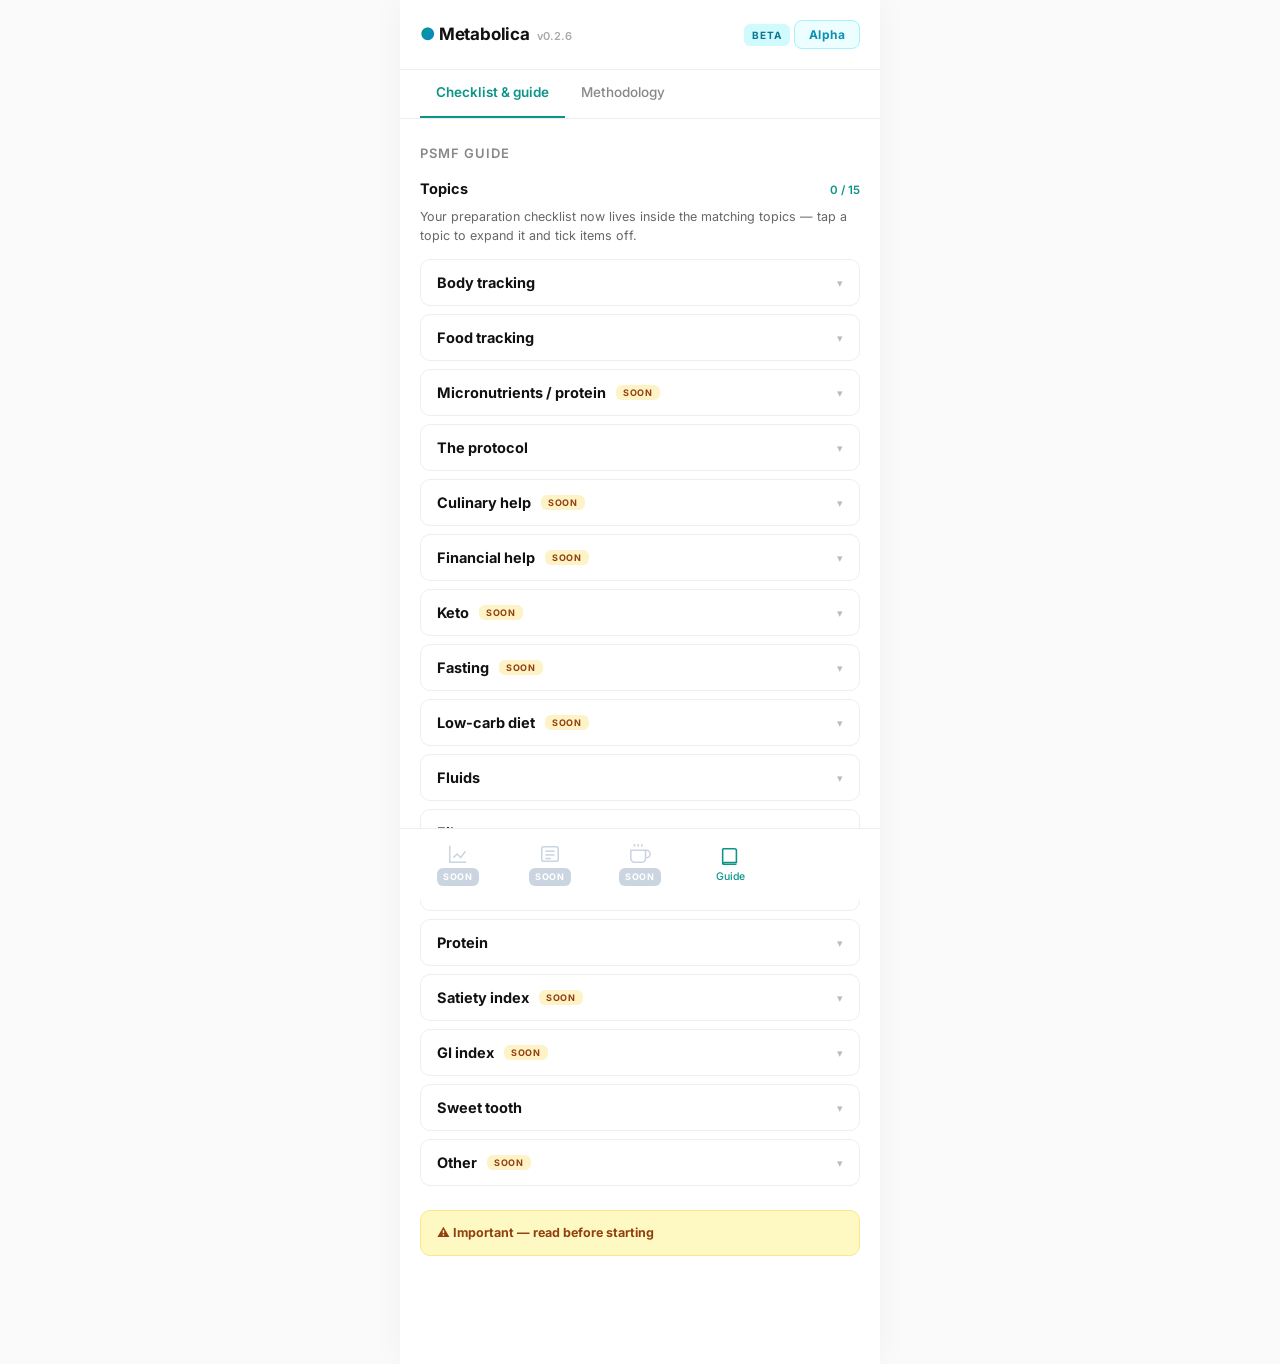
==== commit a19936d7: "v0.2.6 Sweet tooth, disclaimer dropdown" ====
--- a/guide.html
+++ b/guide.html
@@ -241,11 +241,20 @@
   .cat-stub { margin-top: 8px; font-size: 12.5px; color: #9ca3af; font-style: italic; }
   .cat-ref { margin-top: 8px; font-size: 12.5px; color: #0f766e; }
 
+  .disclaimer-drop { margin-top: 22px; }
+  .disclaimer-drop summary {
+    cursor: pointer; list-style: none; font-size: 12.5px; font-weight: 700;
+    color: #92400e; background: #fef9c3; border: 1px solid #fde68a;
+    border-radius: 10px; padding: 12px 16px;
+  }
+  .disclaimer-drop summary::-webkit-details-marker { display: none; }
+  .disclaimer-drop[open] summary { border-radius: 10px 10px 0 0; border-bottom: none; }
   .disclaimer {
-    margin-top: 22px; padding: 14px 16px;
+    padding: 14px 16px;
     background: #fef9c3; border: 1px solid #fde68a; border-radius: 10px;
     font-size: 12.5px; color: #713f12; line-height: 1.55;
   }
+  .disclaimer-drop .disclaimer { margin-top: 0; border-radius: 0 0 10px 10px; }
   .disclaimer strong { color: #422006; }
 
   /* BOTTOM NAV */
@@ -291,7 +300,7 @@
 <!-- ═══════════════════════════════════════════════ -->
 
 <header class="topbar">
-  <div class="brand"><span class="accent">●</span> Metabolica <span class="version">v0.2.5</span></div>
+  <div class="brand"><span class="accent">●</span> Metabolica <span class="version">v0.2.6</span></div>
   <div class="topbar-right">
     <span id="tier-badge" class="tier-badge tier-badge-beta">BETA</span>
     <button id="beta-btn" class="beta-btn restricted-only" type="button">Alpha</button>
@@ -404,9 +413,136 @@
       </div>
 
       <div class="cat">
-        <button class="cat-head" type="button"><span class="cat-title">Culinary help</span><span class="cat-chev">▾</span></button>
+        <button class="cat-head" type="button"><span class="cat-title">Culinary help</span><span class="cat-soon">soon</span><span class="cat-chev">▾</span></button>
         <div class="cat-body">
           <p class="cat-desc">Recipes, prep routines, and seasoning lean protein so low-calorie eating stays palatable.</p>
+          <p class="cat-stub">Detailed notes coming soon.</p>
+        </div>
+      </div>
+
+      <div class="cat">
+        <button class="cat-head" type="button"><span class="cat-title">Financial help</span><span class="cat-soon">soon</span><span class="cat-chev">▾</span></button>
+        <div class="cat-body">
+          <p class="cat-desc">Running this on a budget — cheap protein sources and shopping strategy.</p>
+          <p class="cat-stub">Detailed notes coming soon.</p>
+        </div>
+      </div>
+
+      <div class="cat">
+        <button class="cat-head" type="button"><span class="cat-title">Keto</span><span class="cat-soon">soon</span><span class="cat-chev">▾</span></button>
+        <div class="cat-body">
+          <p class="cat-desc">The ketogenic approach — ketosis, fat adaptation, and how it differs from PSMF.</p>
+          <p class="cat-stub">Detailed notes coming soon.</p>
+        </div>
+      </div>
+
+      <div class="cat">
+        <button class="cat-head" type="button"><span class="cat-title">Fasting</span><span class="cat-soon">soon</span><span class="cat-chev">▾</span></button>
+        <div class="cat-body">
+          <p class="cat-desc">Intermittent and extended fasting, electrolytes while fasted, and how to break a fast.</p>
+          <p class="cat-stub">Detailed notes coming soon.</p>
+        </div>
+      </div>
+
+      <div class="cat">
+        <button class="cat-head" type="button"><span class="cat-title">Low-carb diet</span><span class="cat-soon">soon</span><span class="cat-chev">▾</span></button>
+        <div class="cat-body">
+          <p class="cat-desc">Carb thresholds, common food swaps, and what to expect in the first low-carb week.</p>
+          <p class="cat-stub">Detailed notes coming soon.</p>
+        </div>
+      </div>
+
+      <div class="cat">
+        <button class="cat-head" type="button"><span class="cat-title">Fluids</span><span class="cat-chev">▾</span></button>
+        <div class="cat-body">
+          <p class="cat-desc">Water targets and the sodium / potassium / magnesium balance that low-carb flushes out.</p>
+          <div class="checklist-item">
+            <input type="checkbox" data-key="measuring-tools">
+            <div class="item-body">
+              <span class="item-title">Measuring cups & spoons</span>
+              <span class="item-note">For electrolyte doses and water targets.</span>
+            </div>
+          </div>
+          <div class="checklist-item">
+            <input type="checkbox" data-key="salt">
+            <div class="item-body">
+              <span class="item-title">Plain salt (sodium)</span>
+              <span class="item-note">3–5 g of sodium per day. Plain table or sea salt is fine.</span>
+            </div>
+          </div>
+          <div class="checklist-item">
+            <input type="checkbox" data-key="potassium">
+            <div class="item-body">
+              <span class="item-title">Potassium chloride ("lite salt")</span>
+              <span class="item-note">For 1–3 g potassium per day. Buy ahead — kidneys flush it hard on low-carb.</span>
+            </div>
+          </div>
+          <div class="checklist-item">
+            <input type="checkbox" data-key="magnesium">
+            <div class="item-body">
+              <span class="item-title">Magnesium glycinate or citrate</span>
+              <span class="item-note">300–400 mg, with dinner. Avoid oxide — it absorbs poorly.</span>
+            </div>
+          </div>
+        </div>
+      </div>
+
+      <div class="cat">
+        <button class="cat-head" type="button"><span class="cat-title">Fiber</span><span class="cat-chev">▾</span></button>
+        <div class="cat-body">
+          <p class="cat-desc">Sources, targets, and keeping regular on a low-carb deficit.</p>
+          <div class="checklist-item">
+            <input type="checkbox" data-key="chia">
+            <div class="item-body">
+              <span class="item-title">Chia pack (≈100 g) to carry</span>
+              <span class="item-note">Pocket emergency food. Adds a small protein/fibre buffer if you are away from your kitchen and need to hold off a bad decision.</span>
+            </div>
+          </div>
+        </div>
+      </div>
+
+      <div class="cat">
+        <button class="cat-head" type="button"><span class="cat-title">Volume food</span><span class="cat-soon">soon</span><span class="cat-chev">▾</span></button>
+        <div class="cat-body">
+          <p class="cat-desc">High-volume, low-calorie foods that fill you up for very few calories.</p>
+          <p class="cat-stub">Detailed notes coming soon.</p>
+        </div>
+      </div>
+
+      <div class="cat">
+        <button class="cat-head" type="button"><span class="cat-title">Protein</span><span class="cat-chev">▾</span></button>
+        <div class="cat-body">
+          <p class="cat-desc">Daily targets (g/kg), best sources, timing, and leucine for muscle retention.</p>
+          <div class="checklist-item">
+            <input type="checkbox" data-key="protein-week1">
+            <div class="item-body">
+              <span class="item-title">Lean protein for week 1</span>
+              <span class="item-note">Chicken breast, white fish, eggs, low-fat dairy, plus leafy greens. Remove the snacks that will tempt you on day 4.</span>
+            </div>
+          </div>
+        </div>
+      </div>
+
+      <div class="cat">
+        <button class="cat-head" type="button"><span class="cat-title">Satiety index</span><span class="cat-soon">soon</span><span class="cat-chev">▾</span></button>
+        <div class="cat-body">
+          <p class="cat-desc">Which foods keep you fullest per calorie, and how to build meals around them.</p>
+          <p class="cat-stub">Detailed notes coming soon.</p>
+        </div>
+      </div>
+
+      <div class="cat">
+        <button class="cat-head" type="button"><span class="cat-title">GI index</span><span class="cat-soon">soon</span><span class="cat-chev">▾</span></button>
+        <div class="cat-body">
+          <p class="cat-desc">Glycemic index and load, and how they affect blood sugar and hunger.</p>
+          <p class="cat-stub">Detailed notes coming soon.</p>
+        </div>
+      </div>
+
+      <div class="cat">
+        <button class="cat-head" type="button"><span class="cat-title">Sweet tooth</span><span class="cat-chev">▾</span></button>
+        <div class="cat-body">
+          <p class="cat-desc">Taming cravings — sweeteners, low-calorie sweet options, and what to keep on hand.</p>
           <div class="checklist-item">
             <input type="checkbox" data-key="sweetener">
             <div class="item-body">
@@ -418,125 +554,6 @@
       </div>
 
       <div class="cat">
-        <button class="cat-head" type="button"><span class="cat-title">Financial help</span><span class="cat-soon">soon</span><span class="cat-chev">▾</span></button>
-        <div class="cat-body">
-          <p class="cat-desc">Running this on a budget — cheap protein sources and shopping strategy.</p>
-          <p class="cat-stub">Detailed notes coming soon.</p>
-        </div>
-      </div>
-
-      <div class="cat">
-        <button class="cat-head" type="button"><span class="cat-title">Keto</span><span class="cat-soon">soon</span><span class="cat-chev">▾</span></button>
-        <div class="cat-body">
-          <p class="cat-desc">The ketogenic approach — ketosis, fat adaptation, and how it differs from PSMF.</p>
-          <p class="cat-stub">Detailed notes coming soon.</p>
-        </div>
-      </div>
-
-      <div class="cat">
-        <button class="cat-head" type="button"><span class="cat-title">Fasting</span><span class="cat-soon">soon</span><span class="cat-chev">▾</span></button>
-        <div class="cat-body">
-          <p class="cat-desc">Intermittent and extended fasting, electrolytes while fasted, and how to break a fast.</p>
-          <p class="cat-stub">Detailed notes coming soon.</p>
-        </div>
-      </div>
-
-      <div class="cat">
-        <button class="cat-head" type="button"><span class="cat-title">Low-carb diet</span><span class="cat-soon">soon</span><span class="cat-chev">▾</span></button>
-        <div class="cat-body">
-          <p class="cat-desc">Carb thresholds, common food swaps, and what to expect in the first low-carb week.</p>
-          <p class="cat-stub">Detailed notes coming soon.</p>
-        </div>
-      </div>
-
-      <div class="cat">
-        <button class="cat-head" type="button"><span class="cat-title">Fluids</span><span class="cat-chev">▾</span></button>
-        <div class="cat-body">
-          <p class="cat-desc">Water targets and the sodium / potassium / magnesium balance that low-carb flushes out.</p>
-          <div class="checklist-item">
-            <input type="checkbox" data-key="measuring-tools">
-            <div class="item-body">
-              <span class="item-title">Measuring cups & spoons</span>
-              <span class="item-note">For electrolyte doses and water targets.</span>
-            </div>
-          </div>
-          <div class="checklist-item">
-            <input type="checkbox" data-key="salt">
-            <div class="item-body">
-              <span class="item-title">Plain salt (sodium)</span>
-              <span class="item-note">3–5 g of sodium per day. Plain table or sea salt is fine.</span>
-            </div>
-          </div>
-          <div class="checklist-item">
-            <input type="checkbox" data-key="potassium">
-            <div class="item-body">
-              <span class="item-title">Potassium chloride ("lite salt")</span>
-              <span class="item-note">For 1–3 g potassium per day. Buy ahead — kidneys flush it hard on low-carb.</span>
-            </div>
-          </div>
-          <div class="checklist-item">
-            <input type="checkbox" data-key="magnesium">
-            <div class="item-body">
-              <span class="item-title">Magnesium glycinate or citrate</span>
-              <span class="item-note">300–400 mg, with dinner. Avoid oxide — it absorbs poorly.</span>
-            </div>
-          </div>
-        </div>
-      </div>
-
-      <div class="cat">
-        <button class="cat-head" type="button"><span class="cat-title">Fiber</span><span class="cat-chev">▾</span></button>
-        <div class="cat-body">
-          <p class="cat-desc">Sources, targets, and keeping regular on a low-carb deficit.</p>
-          <div class="checklist-item">
-            <input type="checkbox" data-key="chia">
-            <div class="item-body">
-              <span class="item-title">Chia pack (≈100 g) to carry</span>
-              <span class="item-note">Pocket emergency food. Adds a small protein/fibre buffer if you are away from your kitchen and need to hold off a bad decision.</span>
-            </div>
-          </div>
-        </div>
-      </div>
-
-      <div class="cat">
-        <button class="cat-head" type="button"><span class="cat-title">Volume food</span><span class="cat-soon">soon</span><span class="cat-chev">▾</span></button>
-        <div class="cat-body">
-          <p class="cat-desc">High-volume, low-calorie foods that fill you up for very few calories.</p>
-          <p class="cat-stub">Detailed notes coming soon.</p>
-        </div>
-      </div>
-
-      <div class="cat">
-        <button class="cat-head" type="button"><span class="cat-title">Protein</span><span class="cat-chev">▾</span></button>
-        <div class="cat-body">
-          <p class="cat-desc">Daily targets (g/kg), best sources, timing, and leucine for muscle retention.</p>
-          <div class="checklist-item">
-            <input type="checkbox" data-key="protein-week1">
-            <div class="item-body">
-              <span class="item-title">Lean protein for week 1</span>
-              <span class="item-note">Chicken breast, white fish, eggs, low-fat dairy, plus leafy greens. Remove the snacks that will tempt you on day 4.</span>
-            </div>
-          </div>
-        </div>
-      </div>
-
-      <div class="cat">
-        <button class="cat-head" type="button"><span class="cat-title">Satiety index</span><span class="cat-soon">soon</span><span class="cat-chev">▾</span></button>
-        <div class="cat-body">
-          <p class="cat-desc">Which foods keep you fullest per calorie, and how to build meals around them.</p>
-          <p class="cat-stub">Detailed notes coming soon.</p>
-        </div>
-      </div>
-
-      <div class="cat">
-        <button class="cat-head" type="button"><span class="cat-title">GI index</span><span class="cat-soon">soon</span><span class="cat-chev">▾</span></button>
-        <div class="cat-body">
-          <p class="cat-desc">Glycemic index and load, and how they affect blood sugar and hunger.</p>
-          <p class="cat-stub">Detailed notes coming soon.</p>
-        </div>
-      </div>
-
-      <div class="cat">
         <button class="cat-head" type="button"><span class="cat-title">Other</span><span class="cat-soon">soon</span><span class="cat-chev">▾</span></button>
         <div class="cat-body">
           <p class="cat-desc">Anything that doesn't fit the categories above.</p>
@@ -545,9 +562,12 @@
       </div>
     </div>
 
-    <div class="disclaimer">
-      <strong>Important.</strong> A protein-sparing modified fast is a real medical intervention. Talk to a doctor before starting, especially if you take medication, are pregnant, are under 18, or have any kidney, liver, heart, or eating-disorder history. This app is a tracker and a working guide, not medical advice.
-    </div>
+    <details class="disclaimer-drop">
+      <summary>⚠ Important — read before starting</summary>
+      <div class="disclaimer">
+        <strong>Important.</strong> A protein-sparing modified fast is a real medical intervention. Talk to a doctor before starting, especially if you take medication, are pregnant, are under 18, or have any kidney, liver, heart, or eating-disorder history. This app is a tracker and a working guide, not medical advice.
+      </div>
+    </details>
   </section>
 </main>
 
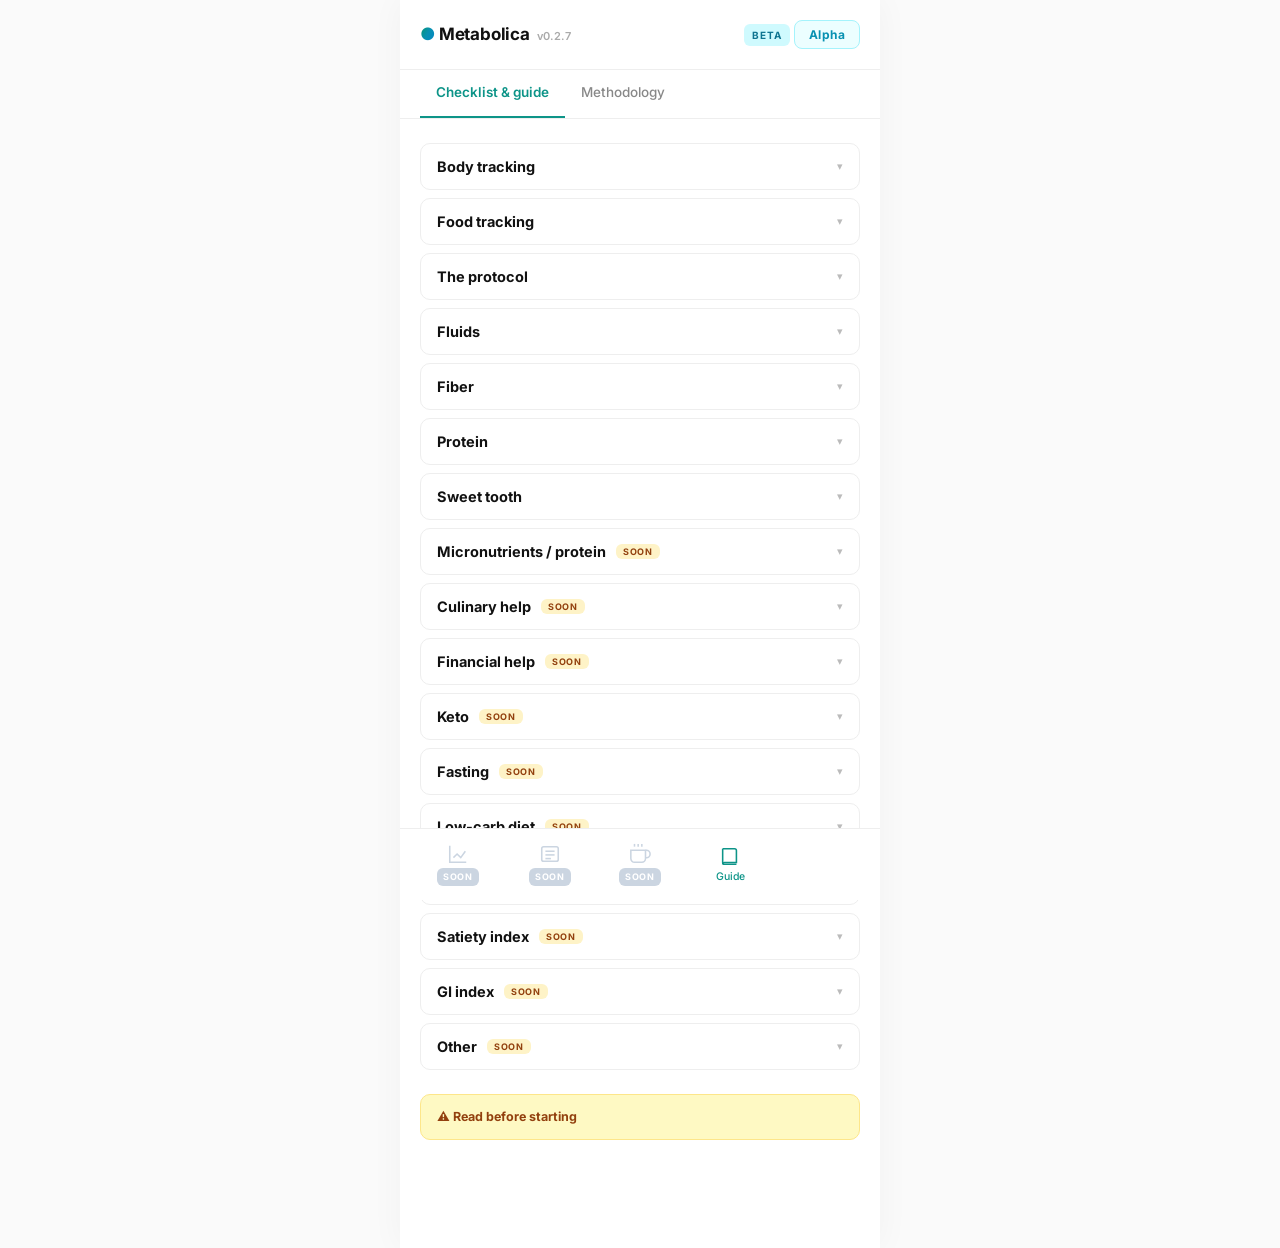
==== commit 3ce9a395: "v0.2.7 Trim guide, reorder topics" ====
--- a/guide.html
+++ b/guide.html
@@ -214,11 +214,6 @@
   .checklist-item input:checked ~ .item-body .item-note { color: #aaa; }
 
   /* CATEGORY ACCORDION — the guide's main topics, collapsed by default. */
-  .topics-head {
-    font-size: 14.5px; font-weight: 700; color: #111; margin: 6px 0 6px;
-    display: flex; align-items: baseline; justify-content: space-between;
-  }
-  .topics-intro { font-size: 12.5px; color: #666; line-height: 1.55; margin-bottom: 14px; }
   .cat-list { margin-bottom: 24px; }
   .cat {
     border: 1px solid #eee; border-radius: 10px; background: #fff;
@@ -300,7 +295,7 @@
 <!-- ═══════════════════════════════════════════════ -->
 
 <header class="topbar">
-  <div class="brand"><span class="accent">●</span> Metabolica <span class="version">v0.2.6</span></div>
+  <div class="brand"><span class="accent">●</span> Metabolica <span class="version">v0.2.7</span></div>
   <div class="topbar-right">
     <span id="tier-badge" class="tier-badge tier-badge-beta">BETA</span>
     <button id="beta-btn" class="beta-btn restricted-only" type="button">Alpha</button>
@@ -321,16 +316,11 @@
 
 <main class="content">
   <section class="view">
-    <h2>PSMF guide</h2>
-
-    <h3 class="topics-head">Topics <span class="checklist-count" id="checklist-count">0 / 0</span></h3>
-    <p class="topics-intro">Your preparation checklist now lives inside the matching topics — tap a topic to expand it and tick items off.</p>
     <div class="cat-list" id="cat-list">
 
       <div class="cat">
         <button class="cat-head" type="button"><span class="cat-title">Body tracking</span><span class="cat-chev">▾</span></button>
         <div class="cat-body">
-          <p class="cat-desc">Daily weigh-ins, clothes and toilet offsets, and reading the trend instead of the daily noise.</p>
           <div class="checklist-item">
             <input type="checkbox" data-key="scale-body">
             <div class="item-body">
@@ -372,7 +362,6 @@
       <div class="cat">
         <button class="cat-head" type="button"><span class="cat-title">Food tracking</span><span class="cat-chev">▾</span></button>
         <div class="cat-body">
-          <p class="cat-desc">Logging meals, weighing portions in grams, and scanning labels to estimate protein and calories.</p>
           <div class="checklist-item">
             <input type="checkbox" data-key="scale-kitchen">
             <div class="item-body">
@@ -391,17 +380,8 @@
       </div>
 
       <div class="cat">
-        <button class="cat-head" type="button"><span class="cat-title">Micronutrients / protein</span><span class="cat-soon">soon</span><span class="cat-chev">▾</span></button>
-        <div class="cat-body">
-          <p class="cat-desc">Covering key vitamins and minerals while eating at a deficit, alongside protein targets.</p>
-          <p class="cat-stub">Detailed notes coming soon.</p>
-        </div>
-      </div>
-
-      <div class="cat">
         <button class="cat-head" type="button"><span class="cat-title">The protocol</span><span class="cat-chev">▾</span></button>
         <div class="cat-body">
-          <p class="cat-desc">What a protein-sparing modified fast is, the daily structure, how long to run it, and refeeds. See the Methodology tab for the reasoning.</p>
           <div class="checklist-item">
             <input type="checkbox" data-key="doctor">
             <div class="item-body">
@@ -413,49 +393,8 @@
       </div>
 
       <div class="cat">
-        <button class="cat-head" type="button"><span class="cat-title">Culinary help</span><span class="cat-soon">soon</span><span class="cat-chev">▾</span></button>
-        <div class="cat-body">
-          <p class="cat-desc">Recipes, prep routines, and seasoning lean protein so low-calorie eating stays palatable.</p>
-          <p class="cat-stub">Detailed notes coming soon.</p>
-        </div>
-      </div>
-
-      <div class="cat">
-        <button class="cat-head" type="button"><span class="cat-title">Financial help</span><span class="cat-soon">soon</span><span class="cat-chev">▾</span></button>
-        <div class="cat-body">
-          <p class="cat-desc">Running this on a budget — cheap protein sources and shopping strategy.</p>
-          <p class="cat-stub">Detailed notes coming soon.</p>
-        </div>
-      </div>
-
-      <div class="cat">
-        <button class="cat-head" type="button"><span class="cat-title">Keto</span><span class="cat-soon">soon</span><span class="cat-chev">▾</span></button>
-        <div class="cat-body">
-          <p class="cat-desc">The ketogenic approach — ketosis, fat adaptation, and how it differs from PSMF.</p>
-          <p class="cat-stub">Detailed notes coming soon.</p>
-        </div>
-      </div>
-
-      <div class="cat">
-        <button class="cat-head" type="button"><span class="cat-title">Fasting</span><span class="cat-soon">soon</span><span class="cat-chev">▾</span></button>
-        <div class="cat-body">
-          <p class="cat-desc">Intermittent and extended fasting, electrolytes while fasted, and how to break a fast.</p>
-          <p class="cat-stub">Detailed notes coming soon.</p>
-        </div>
-      </div>
-
-      <div class="cat">
-        <button class="cat-head" type="button"><span class="cat-title">Low-carb diet</span><span class="cat-soon">soon</span><span class="cat-chev">▾</span></button>
-        <div class="cat-body">
-          <p class="cat-desc">Carb thresholds, common food swaps, and what to expect in the first low-carb week.</p>
-          <p class="cat-stub">Detailed notes coming soon.</p>
-        </div>
-      </div>
-
-      <div class="cat">
         <button class="cat-head" type="button"><span class="cat-title">Fluids</span><span class="cat-chev">▾</span></button>
         <div class="cat-body">
-          <p class="cat-desc">Water targets and the sodium / potassium / magnesium balance that low-carb flushes out.</p>
           <div class="checklist-item">
             <input type="checkbox" data-key="measuring-tools">
             <div class="item-body">
@@ -490,7 +429,6 @@
       <div class="cat">
         <button class="cat-head" type="button"><span class="cat-title">Fiber</span><span class="cat-chev">▾</span></button>
         <div class="cat-body">
-          <p class="cat-desc">Sources, targets, and keeping regular on a low-carb deficit.</p>
           <div class="checklist-item">
             <input type="checkbox" data-key="chia">
             <div class="item-body">
@@ -502,17 +440,8 @@
       </div>
 
       <div class="cat">
-        <button class="cat-head" type="button"><span class="cat-title">Volume food</span><span class="cat-soon">soon</span><span class="cat-chev">▾</span></button>
-        <div class="cat-body">
-          <p class="cat-desc">High-volume, low-calorie foods that fill you up for very few calories.</p>
-          <p class="cat-stub">Detailed notes coming soon.</p>
-        </div>
-      </div>
-
-      <div class="cat">
         <button class="cat-head" type="button"><span class="cat-title">Protein</span><span class="cat-chev">▾</span></button>
         <div class="cat-body">
-          <p class="cat-desc">Daily targets (g/kg), best sources, timing, and leucine for muscle retention.</p>
           <div class="checklist-item">
             <input type="checkbox" data-key="protein-week1">
             <div class="item-body">
@@ -524,25 +453,8 @@
       </div>
 
       <div class="cat">
-        <button class="cat-head" type="button"><span class="cat-title">Satiety index</span><span class="cat-soon">soon</span><span class="cat-chev">▾</span></button>
-        <div class="cat-body">
-          <p class="cat-desc">Which foods keep you fullest per calorie, and how to build meals around them.</p>
-          <p class="cat-stub">Detailed notes coming soon.</p>
-        </div>
-      </div>
-
-      <div class="cat">
-        <button class="cat-head" type="button"><span class="cat-title">GI index</span><span class="cat-soon">soon</span><span class="cat-chev">▾</span></button>
-        <div class="cat-body">
-          <p class="cat-desc">Glycemic index and load, and how they affect blood sugar and hunger.</p>
-          <p class="cat-stub">Detailed notes coming soon.</p>
-        </div>
-      </div>
-
-      <div class="cat">
         <button class="cat-head" type="button"><span class="cat-title">Sweet tooth</span><span class="cat-chev">▾</span></button>
         <div class="cat-body">
-          <p class="cat-desc">Taming cravings — sweeteners, low-calorie sweet options, and what to keep on hand.</p>
           <div class="checklist-item">
             <input type="checkbox" data-key="sweetener">
             <div class="item-body">
@@ -554,18 +466,80 @@
       </div>
 
       <div class="cat">
+        <button class="cat-head" type="button"><span class="cat-title">Micronutrients / protein</span><span class="cat-soon">soon</span><span class="cat-chev">▾</span></button>
+        <div class="cat-body">
+          <p class="cat-stub">Detailed notes coming soon.</p>
+        </div>
+      </div>
+
+      <div class="cat">
+        <button class="cat-head" type="button"><span class="cat-title">Culinary help</span><span class="cat-soon">soon</span><span class="cat-chev">▾</span></button>
+        <div class="cat-body">
+          <p class="cat-stub">Detailed notes coming soon.</p>
+        </div>
+      </div>
+
+      <div class="cat">
+        <button class="cat-head" type="button"><span class="cat-title">Financial help</span><span class="cat-soon">soon</span><span class="cat-chev">▾</span></button>
+        <div class="cat-body">
+          <p class="cat-stub">Detailed notes coming soon.</p>
+        </div>
+      </div>
+
+      <div class="cat">
+        <button class="cat-head" type="button"><span class="cat-title">Keto</span><span class="cat-soon">soon</span><span class="cat-chev">▾</span></button>
+        <div class="cat-body">
+          <p class="cat-stub">Detailed notes coming soon.</p>
+        </div>
+      </div>
+
+      <div class="cat">
+        <button class="cat-head" type="button"><span class="cat-title">Fasting</span><span class="cat-soon">soon</span><span class="cat-chev">▾</span></button>
+        <div class="cat-body">
+          <p class="cat-stub">Detailed notes coming soon.</p>
+        </div>
+      </div>
+
+      <div class="cat">
+        <button class="cat-head" type="button"><span class="cat-title">Low-carb diet</span><span class="cat-soon">soon</span><span class="cat-chev">▾</span></button>
+        <div class="cat-body">
+          <p class="cat-stub">Detailed notes coming soon.</p>
+        </div>
+      </div>
+
+      <div class="cat">
+        <button class="cat-head" type="button"><span class="cat-title">Volume food</span><span class="cat-soon">soon</span><span class="cat-chev">▾</span></button>
+        <div class="cat-body">
+          <p class="cat-stub">Detailed notes coming soon.</p>
+        </div>
+      </div>
+
+      <div class="cat">
+        <button class="cat-head" type="button"><span class="cat-title">Satiety index</span><span class="cat-soon">soon</span><span class="cat-chev">▾</span></button>
+        <div class="cat-body">
+          <p class="cat-stub">Detailed notes coming soon.</p>
+        </div>
+      </div>
+
+      <div class="cat">
+        <button class="cat-head" type="button"><span class="cat-title">GI index</span><span class="cat-soon">soon</span><span class="cat-chev">▾</span></button>
+        <div class="cat-body">
+          <p class="cat-stub">Detailed notes coming soon.</p>
+        </div>
+      </div>
+
+      <div class="cat">
         <button class="cat-head" type="button"><span class="cat-title">Other</span><span class="cat-soon">soon</span><span class="cat-chev">▾</span></button>
         <div class="cat-body">
-          <p class="cat-desc">Anything that doesn't fit the categories above.</p>
           <p class="cat-stub">Detailed notes coming soon.</p>
         </div>
       </div>
     </div>
 
     <details class="disclaimer-drop">
-      <summary>⚠ Important — read before starting</summary>
+      <summary>⚠ Read before starting</summary>
       <div class="disclaimer">
-        <strong>Important.</strong> A protein-sparing modified fast is a real medical intervention. Talk to a doctor before starting, especially if you take medication, are pregnant, are under 18, or have any kidney, liver, heart, or eating-disorder history. This app is a tracker and a working guide, not medical advice.
+        A protein-sparing modified fast is a real medical intervention. Talk to a doctor before starting, especially if you take medication, are pregnant, are under 18, or have any kidney, liver, heart, or eating-disorder history. This app is a tracker and a working guide, not medical advice.
       </div>
     </details>
   </section>
@@ -722,9 +696,11 @@
   }
 
   function renderChecklistCount() {
+    const el = $('#checklist-count');
+    if (!el) return;
     const total = $$('.checklist-item input[type="checkbox"]').length;
     const checked = $$('.checklist-item input[type="checkbox"]:checked').length;
-    $('#checklist-count').textContent = `${checked} / ${total}`;
+    el.textContent = `${checked} / ${total}`;
   }
 
   function initChecklist() {
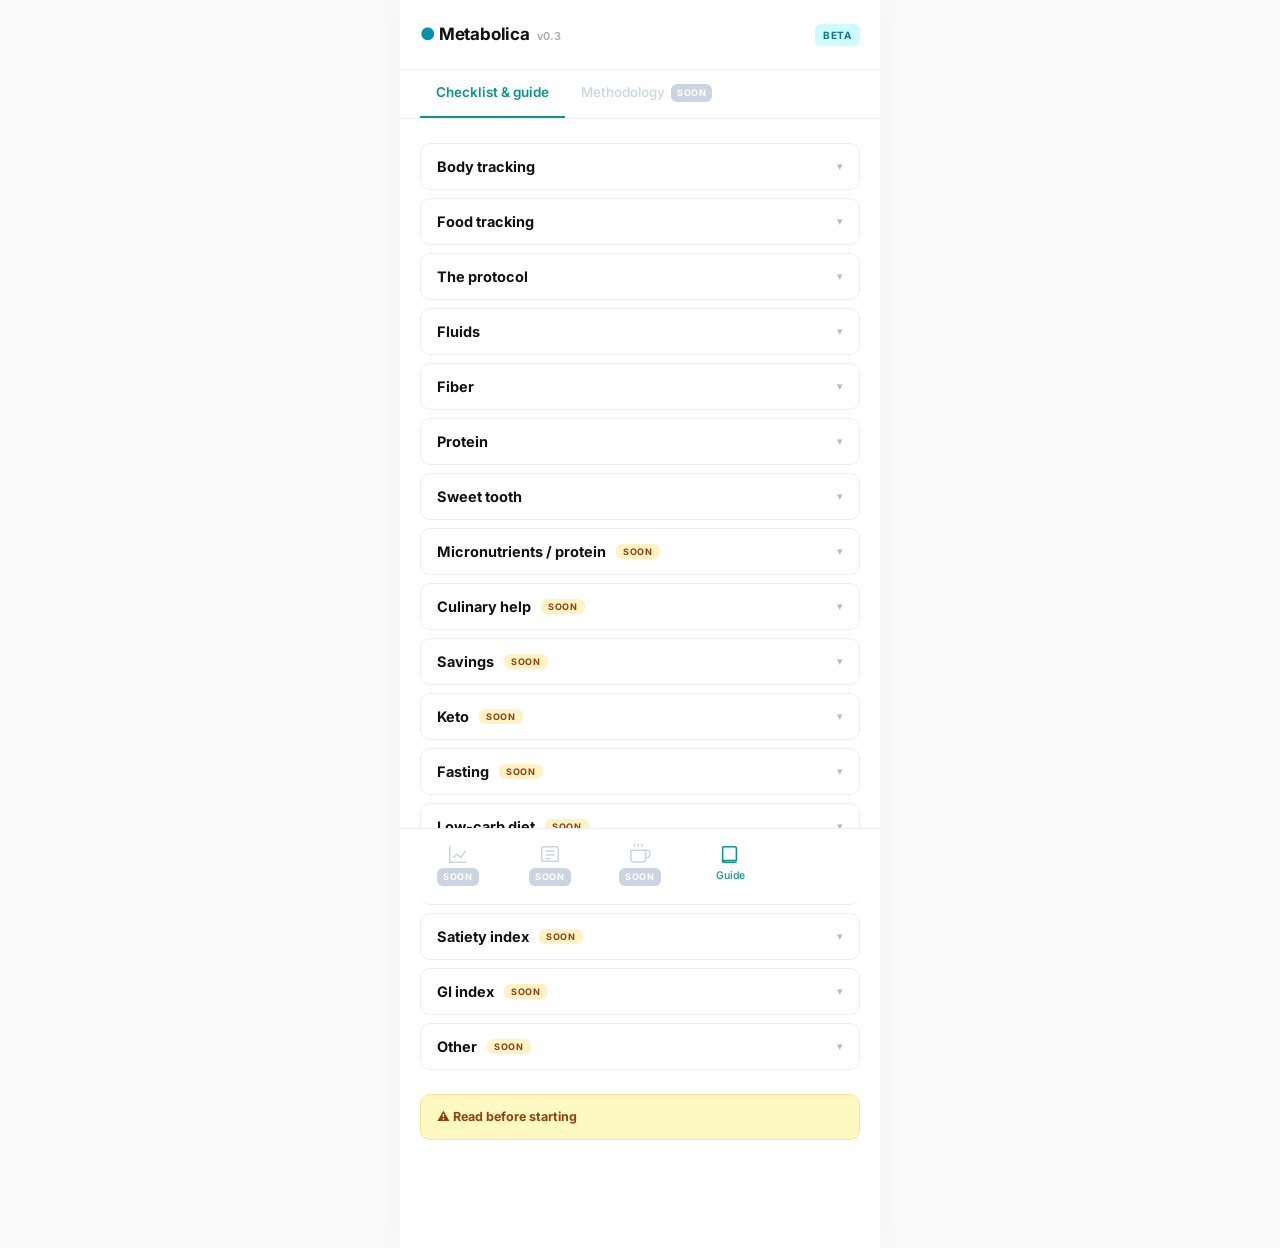
==== commit 57476f18: "v0.3 Shared shell, nav single source Extract bottom nav, tier state, top-bar tier control, and beta " ====
--- a/guide.html
+++ b/guide.html
@@ -287,26 +287,25 @@
   .add-btn:active { transform: scale(0.98); }
   .add-btn svg { width: 28px; height: 28px; stroke: #fff; stroke-width: 2.6; }
 </style>
+<link rel="stylesheet" href="shell.css">
+<script src="shell.js"></script>
 </head>
 <body>
 
 <!-- ═══════════════════════════════════════════════ -->
-<!-- TOP BAR -->
+<!-- TOP BAR  (tier badge + Unlock/Exit injected by shell.js) -->
 <!-- ═══════════════════════════════════════════════ -->
 
 <header class="topbar">
-  <div class="brand"><span class="accent">●</span> Metabolica <span class="version">v0.2.7</span></div>
+  <div class="brand"><span class="accent">●</span> Metabolica <span class="version">v0.3</span></div>
   <div class="topbar-right">
-    <span id="tier-badge" class="tier-badge tier-badge-beta">BETA</span>
-    <button id="beta-btn" class="beta-btn restricted-only" type="button">Alpha</button>
-    <button id="exit-beta-btn" class="tier-exit full-only" type="button">Exit alpha</button>
     <span id="auth-state" class="auth-state full-only">Sign in</span>
   </div>
 </header>
 
 <div class="sub-tabs">
   <a class="sub-tab active" href="guide.html">Checklist & guide</a>
-  <a class="sub-tab" href="methodology.html">Methodology</a>
+  <a class="sub-tab sub-tab-method" href="methodology.html">Methodology</a>
 </div>
 
 
@@ -480,7 +479,7 @@
       </div>
 
       <div class="cat">
-        <button class="cat-head" type="button"><span class="cat-title">Financial help</span><span class="cat-soon">soon</span><span class="cat-chev">▾</span></button>
+        <button class="cat-head" type="button"><span class="cat-title">Savings</span><span class="cat-soon">soon</span><span class="cat-chev">▾</span></button>
         <div class="cat-body">
           <p class="cat-stub">Detailed notes coming soon.</p>
         </div>
@@ -546,50 +545,8 @@
 </main>
 
 
-<!-- ═══════════════════════════════════════════════ -->
-<!-- BOTTOM NAV — Chart/Logs/+ link back to tracker -->
-<!-- ═══════════════════════════════════════════════ -->
-
-<nav class="bottom-nav">
-  <a class="nav-btn nav-locked" href="index.html">
-    <svg viewBox="0 0 24 24" fill="none" stroke="currentColor"><path d="M3 3v18h18"/><path d="M7 16l4-4 4 4 5-7"/></svg>
-    <span>Chart</span>
-    <span class="soon-tag">soon</span>
-  </a>
-  <a class="nav-btn nav-locked" href="index.html#logs">
-    <svg viewBox="0 0 24 24" fill="none" stroke="currentColor"><rect x="3" y="4" width="18" height="16" rx="2"/><line x1="7" y1="9" x2="17" y2="9"/><line x1="7" y1="13" x2="17" y2="13"/><line x1="7" y1="17" x2="13" y2="17"/></svg>
-    <span>Logs</span>
-    <span class="soon-tag">soon</span>
-  </a>
-  <div class="add-btn-wrap full-only">
-    <a class="add-btn" href="index.html#add" aria-label="Add weight">
-      <svg viewBox="0 0 24 24" fill="none" stroke="currentColor"><line x1="12" y1="5" x2="12" y2="19"/><line x1="5" y1="12" x2="19" y2="12"/></svg>
-    </a>
-  </div>
-  <a class="nav-btn nav-locked" href="index.html#diet">
-    <svg viewBox="0 0 24 24" fill="none" stroke="currentColor"><path d="M18 8h1a4 4 0 0 1 0 8h-1"/><path d="M2 8h16v9a4 4 0 0 1-4 4H6a4 4 0 0 1-4-4V8z"/><line x1="6" y1="1" x2="6" y2="4"/><line x1="10" y1="1" x2="10" y2="4"/><line x1="14" y1="1" x2="14" y2="4"/></svg>
-    <span>Diet</span>
-    <span class="soon-tag">soon</span>
-  </a>
-  <button class="nav-btn active">
-    <svg viewBox="0 0 24 24" fill="none" stroke="currentColor"><path d="M4 4v15a2 2 0 0 0 2 2h13"/><path d="M4 4h13a2 2 0 0 1 2 2v13H6a2 2 0 0 0-2 2"/></svg>
-    <span>Guide</span>
-  </button>
-</nav>
-
-<!-- Beta password gate -->
-<div class="beta-gate" id="beta-gate" hidden>
-  <div class="beta-gate-card">
-    <h3>Enter alpha</h3>
-    <p>The full tracker is in private alpha. Enter the password to continue.</p>
-    <input type="password" id="beta-pass" placeholder="Password" autocomplete="off">
-    <p class="beta-error" id="beta-error" hidden>Wrong password.</p>
-    <div class="beta-gate-actions">
-      <button class="beta-cancel" id="beta-cancel" type="button">Cancel</button>
-      <button class="beta-go" id="beta-go" type="button">Unlock</button>
-    </div>
-  </div>
-</div>
+<!-- Bottom nav + beta gate are rendered by shell.js (single source). -->
+<nav class="bottom-nav" data-page="guide"></nav>
 
 
 <!-- ═══════════════════════════════════════════════ -->
@@ -654,34 +611,8 @@
 const UI = (() => {
   const $ = sel => document.querySelector(sel);
   const $$ = sel => document.querySelectorAll(sel);
-
-  // ── Tiers: 'beta' (this guide is the default/restricted home) vs 'alpha'
-  //    (full tracker w/ testing features). 'alpha' is unlocked; 'beta' default. ──
-  const Tier = {
-    KEY: 'metabolica_tier',
-    get() { try { return localStorage.getItem(this.KEY) === 'alpha' ? 'alpha' : 'beta'; } catch (e) { return 'beta'; } },
-    set(t) { try { localStorage.setItem(this.KEY, t); } catch (e) {} },
-  };
-  function applyTier() {
-    const t = Tier.get();
-    document.body.classList.toggle('tier-restricted', t !== 'alpha');
-    const badge = $('#tier-badge');
-    if (badge) { badge.textContent = t.toUpperCase(); badge.className = 'tier-badge tier-badge-' + t; }
-  }
-  function wireBetaGate() {
-    const gate = $('#beta-gate');
-    $('#exit-beta-btn')?.addEventListener('click', () => { Tier.set('beta'); location.href = 'guide.html'; });
-    if (!gate) return;
-    const open = () => { $('#beta-error').hidden = true; $('#beta-pass').value = ''; gate.hidden = false; setTimeout(() => $('#beta-pass').focus(), 50); };
-    const tryUnlock = () => {
-      if ($('#beta-pass').value.trim() === 'ag') { Tier.set('alpha'); location.href = 'index.html'; }
-      else { $('#beta-error').hidden = false; }
-    };
-    $('#beta-btn')?.addEventListener('click', open);
-    $('#beta-cancel')?.addEventListener('click', () => { gate.hidden = true; });
-    $('#beta-go')?.addEventListener('click', tryUnlock);
-    $('#beta-pass')?.addEventListener('keydown', e => { if (e.key === 'Enter') tryUnlock(); });
-  }
+  // Tier state, top-bar controls, bottom nav, and the beta gate are owned by
+  // shell.js now (shared across pages) — nothing tier-related lives here.
 
   function renderAuthState() {
     const el = $('#auth-state');
@@ -740,8 +671,6 @@
   }
 
   function init() {
-    applyTier();
-    wireBetaGate();
     renderAuthState();
     initChecklist();
     initExpandable();
--- a/shell.css
+++ b/shell.css
@@ -0,0 +1,122 @@
+/* ============================================================
+   shell.css — shared shell styles for every Metabolica page.
+   Single source of truth for the bottom nav, tier states, and the
+   beta gate, so they can't drift between index/guide/methodology.
+   ============================================================ */
+
+/* ── TIER VISIBILITY ───────────────────────────────────────
+   beta  = default/restricted (guide only); body has .tier-restricted.
+   alpha = full tracker (testing); body has no .tier-restricted. */
+.restricted-only { display: none; }
+body.tier-restricted .restricted-only { display: inline-flex; }
+body.tier-restricted .full-only { display: none !important; }
+
+.beta-btn {
+  font-size: 12px; font-weight: 700; letter-spacing: 0.04em;
+  color: #0891b2; background: #ecfeff; border: 1px solid #a5f3fc;
+  padding: 6px 14px; border-radius: 8px; cursor: pointer;
+}
+.beta-btn:hover { background: #cffafe; }
+.tier-badge {
+  font-size: 10px; font-weight: 700; letter-spacing: 0.08em;
+  padding: 3px 8px; border-radius: 6px; text-transform: uppercase;
+}
+.tier-badge-alpha { background: #fef3c7; color: #b45309; }
+.tier-badge-beta { background: #cffafe; color: #0e7490; }
+.tier-exit {
+  font-size: 12px; font-weight: 600; color: #64748b;
+  background: #f1f5f9; border: 1px solid #e2e8f0;
+  padding: 6px 12px; border-radius: 8px; cursor: pointer;
+}
+.tier-exit:hover { background: #e2e8f0; }
+
+/* Locked nav items: grayed + "soon" badge, only while restricted. */
+body.tier-restricted .nav-locked {
+  color: #cbd5e1 !important; pointer-events: none; cursor: default;
+}
+body.tier-restricted .nav-locked span:not(.soon-tag) { display: none; }
+.soon-tag { display: none; }
+body.tier-restricted .nav-locked .soon-tag {
+  display: block; font-size: 9px; font-weight: 700; letter-spacing: 0.08em;
+  text-transform: uppercase; color: #fff; background: #cbd5e1;
+  border-radius: 6px; padding: 2px 6px;
+}
+
+/* Methodology sub-tab: hidden under alpha (full); shown as locked "soon"
+   under beta (restricted). */
+.sub-tab-method { display: none; }
+body.tier-restricted .sub-tab-method {
+  display: inline-flex; align-items: center; gap: 6px;
+  pointer-events: none; color: #cbd5e1; border-bottom-color: transparent;
+}
+body.tier-restricted .sub-tab-method::after {
+  content: "soon"; font-size: 9px; font-weight: 700; letter-spacing: 0.06em;
+  text-transform: uppercase; color: #fff; background: #cbd5e1;
+  border-radius: 6px; padding: 2px 6px;
+}
+
+/* ── BOTTOM NAV ────────────────────────────────────────────
+   Rendered by shell.js into <nav class="bottom-nav" data-page="…">. */
+.bottom-nav {
+  position: fixed; bottom: 0; left: 0; right: 0;
+  max-width: 480px; margin: 0 auto; background: #fff;
+  border-top: 1px solid #eee; padding: 6px 14px 10px;
+  display: grid; grid-template-columns: 1fr 1fr 84px 1fr 1fr;
+  gap: 4px; align-items: center; z-index: 100;
+}
+.nav-btn {
+  background: none; border: none; cursor: pointer; text-decoration: none;
+  display: flex; flex-direction: column; align-items: center;
+  justify-content: center; gap: 3px;
+  padding: 8px 0 4px; color: #999; font-size: 10.5px; font-weight: 500;
+  transition: color 0.15s;
+}
+.nav-btn svg { width: 22px; height: 22px; stroke-width: 1.7; }
+.nav-btn.active { color: #0d9488; }
+.nav-btn:hover { color: #555; }
+.nav-btn.active:hover { color: #0d9488; }
+.add-btn-wrap { display: flex; justify-content: center; }
+.add-btn {
+  background: linear-gradient(135deg, #059669 0%, #0891b2 55%, #0284c7 100%);
+  color: #fff; border: none; text-decoration: none;
+  width: 60px; height: 60px; border-radius: 50%; cursor: pointer;
+  display: flex; align-items: center; justify-content: center;
+  margin-top: -30px; box-shadow: 0 6px 18px rgba(8, 145, 178, 0.35);
+  transition: filter 0.15s, transform 0.15s, box-shadow 0.15s;
+}
+.add-btn:hover {
+  filter: brightness(0.93); transform: scale(1.05);
+  box-shadow: 0 8px 22px rgba(8, 145, 178, 0.45);
+}
+.add-btn:active { transform: scale(0.98); }
+.add-btn svg { width: 28px; height: 28px; stroke: #fff; stroke-width: 2.6; }
+
+/* ── BETA GATE (password modal, injected by shell.js) ──────── */
+.beta-gate {
+  position: fixed; inset: 0; z-index: 200;
+  background: rgba(17,17,17,0.5); display: flex;
+  align-items: center; justify-content: center; padding: 24px;
+}
+.beta-gate[hidden] { display: none; }
+.beta-gate-card {
+  background: #fff; border-radius: 16px; padding: 24px 22px;
+  width: 100%; max-width: 320px; box-shadow: 0 12px 40px rgba(0,0,0,0.25);
+}
+.beta-gate-card h3 { font-size: 18px; font-weight: 700; margin-bottom: 6px; }
+.beta-gate-card p { font-size: 13.5px; color: #666; margin-bottom: 14px; }
+.beta-gate-card input {
+  width: 100%; padding: 11px 12px; font-size: 15px;
+  border: 1px solid #ddd; border-radius: 10px; margin-bottom: 6px;
+}
+.beta-gate-card input:focus { outline: none; border-color: #0891b2; }
+.beta-error { color: #dc2626 !important; font-size: 12.5px !important; margin: 2px 0 8px !important; }
+.beta-gate-actions { display: flex; gap: 10px; margin-top: 8px; }
+.beta-gate-actions button {
+  flex: 1; padding: 11px; font-size: 14px; font-weight: 600;
+  border-radius: 10px; cursor: pointer;
+}
+.beta-cancel { background: #f4f4f4; border: 1px solid #e5e5e5; color: #444; }
+.beta-go {
+  background: linear-gradient(135deg, #059669 0%, #0891b2 55%, #0284c7 100%);
+  border: none; color: #fff;
+}
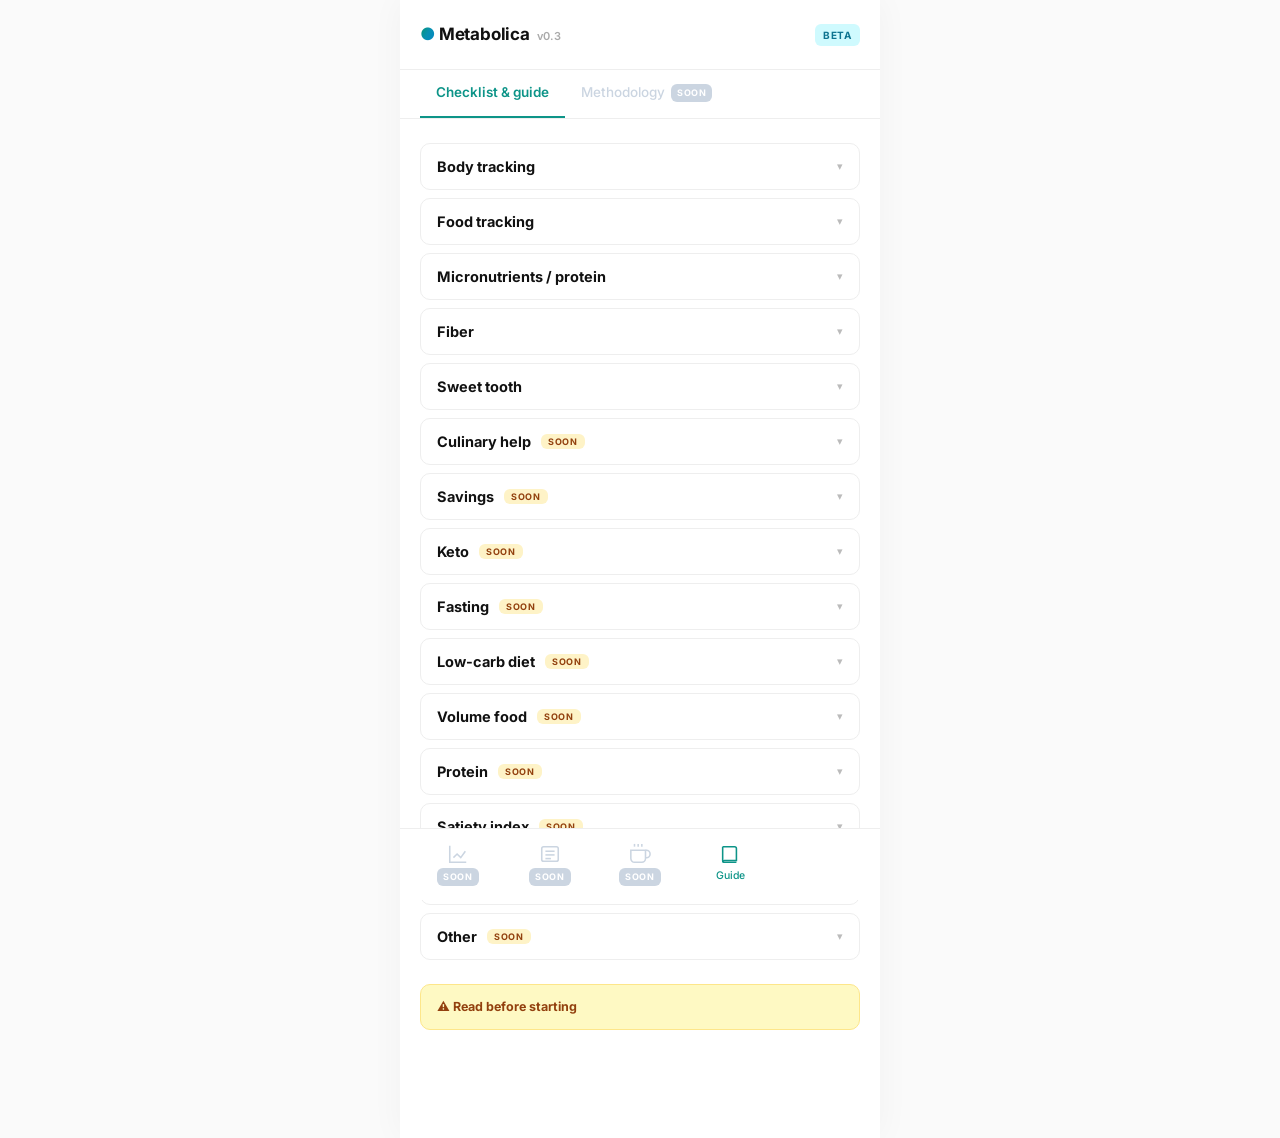
==== commit dd40da89: "q" ====
--- a/guide.html
+++ b/guide.html
@@ -375,25 +375,6 @@
               <span class="item-note">For scanning food labels and asking "how much protein in this cut?" in the store. Friction here causes decision fatigue, and decision fatigue is how the plan fails. Make the AI one tap away.</span>
             </div>
           </div>
-        </div>
-      </div>
-
-      <div class="cat">
-        <button class="cat-head" type="button"><span class="cat-title">The protocol</span><span class="cat-chev">▾</span></button>
-        <div class="cat-body">
-          <div class="checklist-item">
-            <input type="checkbox" data-key="doctor">
-            <div class="item-body">
-              <span class="item-title">Talk to a doctor</span>
-              <span class="item-note">Especially if you take medication, are pregnant, are under 18, or have any history of kidney, liver, heart, or eating-disorder issues. PSMF is a real medical intervention.</span>
-            </div>
-          </div>
-        </div>
-      </div>
-
-      <div class="cat">
-        <button class="cat-head" type="button"><span class="cat-title">Fluids</span><span class="cat-chev">▾</span></button>
-        <div class="cat-body">
           <div class="checklist-item">
             <input type="checkbox" data-key="measuring-tools">
             <div class="item-body">
@@ -401,6 +382,12 @@
               <span class="item-note">For electrolyte doses and water targets.</span>
             </div>
           </div>
+        </div>
+      </div>
+
+      <div class="cat">
+        <button class="cat-head" type="button"><span class="cat-title">Micronutrients / protein</span><span class="cat-chev">▾</span></button>
+        <div class="cat-body">
           <div class="checklist-item">
             <input type="checkbox" data-key="salt">
             <div class="item-body">
@@ -422,6 +409,13 @@
               <span class="item-note">300–400 mg, with dinner. Avoid oxide — it absorbs poorly.</span>
             </div>
           </div>
+          <div class="checklist-item">
+            <input type="checkbox" data-key="protein-week1">
+            <div class="item-body">
+              <span class="item-title">Lean protein for week 1</span>
+              <span class="item-note">Chicken breast, white fish, eggs, low-fat dairy, plus leafy greens. Remove the snacks that will tempt you on day 4.</span>
+            </div>
+          </div>
         </div>
       </div>
 
@@ -439,19 +433,6 @@
       </div>
 
       <div class="cat">
-        <button class="cat-head" type="button"><span class="cat-title">Protein</span><span class="cat-chev">▾</span></button>
-        <div class="cat-body">
-          <div class="checklist-item">
-            <input type="checkbox" data-key="protein-week1">
-            <div class="item-body">
-              <span class="item-title">Lean protein for week 1</span>
-              <span class="item-note">Chicken breast, white fish, eggs, low-fat dairy, plus leafy greens. Remove the snacks that will tempt you on day 4.</span>
-            </div>
-          </div>
-        </div>
-      </div>
-
-      <div class="cat">
         <button class="cat-head" type="button"><span class="cat-title">Sweet tooth</span><span class="cat-chev">▾</span></button>
         <div class="cat-body">
           <div class="checklist-item">
@@ -465,13 +446,6 @@
       </div>
 
       <div class="cat">
-        <button class="cat-head" type="button"><span class="cat-title">Micronutrients / protein</span><span class="cat-soon">soon</span><span class="cat-chev">▾</span></button>
-        <div class="cat-body">
-          <p class="cat-stub">Detailed notes coming soon.</p>
-        </div>
-      </div>
-
-      <div class="cat">
         <button class="cat-head" type="button"><span class="cat-title">Culinary help</span><span class="cat-soon">soon</span><span class="cat-chev">▾</span></button>
         <div class="cat-body">
           <p class="cat-stub">Detailed notes coming soon.</p>
@@ -508,6 +482,13 @@
 
       <div class="cat">
         <button class="cat-head" type="button"><span class="cat-title">Volume food</span><span class="cat-soon">soon</span><span class="cat-chev">▾</span></button>
+        <div class="cat-body">
+          <p class="cat-stub">Detailed notes coming soon.</p>
+        </div>
+      </div>
+
+      <div class="cat">
+        <button class="cat-head" type="button"><span class="cat-title">Protein</span><span class="cat-soon">soon</span><span class="cat-chev">▾</span></button>
         <div class="cat-body">
           <p class="cat-stub">Detailed notes coming soon.</p>
         </div>
--- a/shell.css
+++ b/shell.css
@@ -42,9 +42,9 @@
   border-radius: 6px; padding: 2px 6px;
 }
 
-/* Methodology sub-tab: hidden under alpha (full); shown as locked "soon"
-   under beta (restricted). */
-.sub-tab-method { display: none; }
+/* Methodology sub-tab: normal in the full tier; locked "soon" in the
+   restricted tier. Driven purely by the body tier class — no per-tier
+   hardcoding, so it follows whatever tier the account resolves to. */
 body.tier-restricted .sub-tab-method {
   display: inline-flex; align-items: center; gap: 6px;
   pointer-events: none; color: #cbd5e1; border-bottom-color: transparent;
